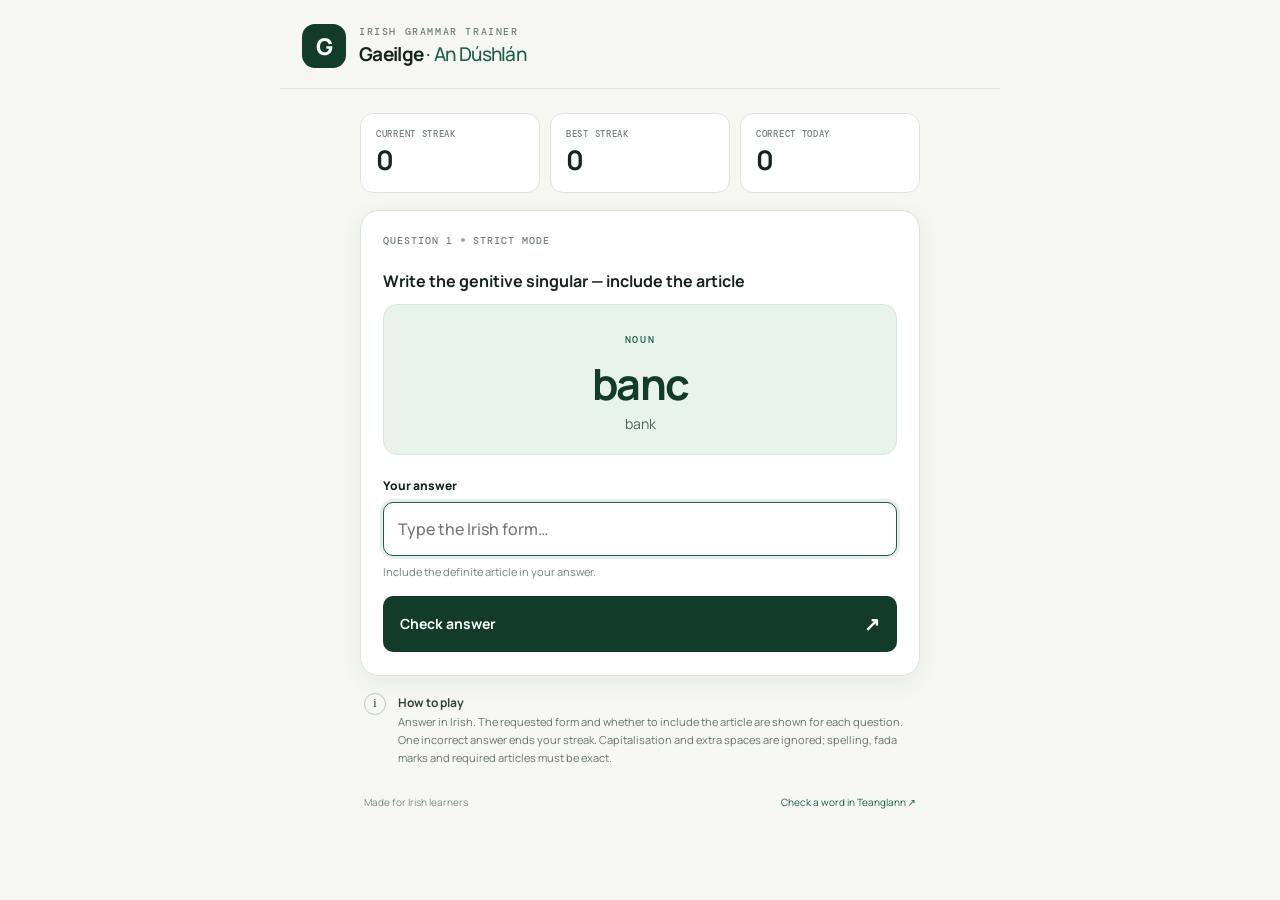
==== index.html @ 5bed8b94 "Add files via upload" ====
<!doctype html>
<html lang="en">
<head>
<meta charset="utf-8">
<meta name="viewport" content="width=device-width, initial-scale=1, viewport-fit=cover">
<meta name="theme-color" content="#123b2a">
<meta name="description" content="Practise Irish noun plurals, genitive singular and genitive plural. Keep your streak alive.">
<link rel="manifest" href="manifest.webmanifest">
<link rel="icon" href="icon.svg" type="image/svg+xml">
<link rel="stylesheet" href="styles.css">
<title>Gaeilge — An Dúshlán</title>
</head>
<body>
<header class="top">
  <div class="brand-mark">G</div>
  <div><div class="eyebrow">IRISH GRAMMAR TRAINER</div><h1>Gaeilge <span>· An Dúshlán</span></h1></div>
  <button id="installBtn" class="install hidden" type="button">Install</button>
</header>
<main>
  <section class="score-row" aria-label="Game scores">
    <div class="score-card"><span class="score-label">CURRENT STREAK</span><strong id="streak">0</strong></div>
    <div class="score-card"><span class="score-label">BEST STREAK</span><strong id="best">0</strong></div>
    <div class="score-card"><span class="score-label">CORRECT TODAY</span><strong id="today">0</strong></div>
  </section>
  <section id="game" class="panel">
    <div class="question-meta"><span id="round">QUESTION 1</span><span class="dot"></span><span>STRICT MODE</span></div>
    <p class="instruction" id="task">Write the plural form</p>
    <div class="word-card">
      <span class="word-kicker">NOUN</span>
      <h2 id="noun">teach</h2>
      <p id="meaning">house</p>
    </div>
    <form id="answerForm" autocomplete="off">
      <label for="answer" id="answerLabel">Your answer</label>
      <input id="answer" name="answer" type="text" autocapitalize="none" spellcheck="false" placeholder="Type the Irish form…" required>
      <p class="hint" id="hint">Include the article only when requested.</p>
      <button class="primary" id="checkBtn" type="submit">Check answer <span>↗</span></button>
    </form>
    <div id="feedback" class="feedback hidden" aria-live="polite"></div>
    <button id="nextBtn" class="primary hidden" type="button">Next noun <span>→</span></button>
    <div id="gameOver" class="game-over hidden">
      <div class="over-icon">✦</div><h2>Streak ended</h2>
      <p id="overText">You got 0 in a row.</p>
      <button id="restartBtn" class="primary" type="button">Try again <span>↻</span></button>
    </div>
  </section>
  <section class="how"><span class="how-icon">i</span><p><strong>How to play</strong><br>Answer in Irish. The requested form and whether to include the article are shown for each question. One incorrect answer ends your streak. Capitalisation and extra spaces are ignored; spelling, fada marks and required articles must be exact.</p></section>
  <footer><span>Made for Irish learners</span><a href="https://www.teanglann.ie/en/" target="_blank" rel="noreferrer">Check a word in Teanglann ↗</a></footer>
</main>
<script src="app.js"></script>
</body>
</html>
---- styles.css ----
@import url('https://fonts.googleapis.com/css2?family=DM+Mono:wght@400;500&family=Manrope:wght@400;500;600;700;800&display=swap');
:root{color-scheme:light;--green:#123b2a;--green2:#1d6042;--mint:#e8f3eb;--paper:#f6f7f2;--ink:#17241d;--muted:#728078;--line:#dce4dc;--red:#a83232;--gold:#c58c2b}
*{box-sizing:border-box}body{margin:0;background:var(--paper);color:var(--ink);font-family:Manrope,system-ui,sans-serif;min-height:100vh}
.top{max-width:720px;margin:auto;padding:24px 22px 20px;display:flex;align-items:center;gap:13px;border-bottom:1px solid var(--line)}.brand-mark{background:var(--green);color:white;border-radius:13px;width:44px;height:44px;display:grid;place-items:center;font-weight:800;font-size:23px}.eyebrow{font:500 10px 'DM Mono',monospace;letter-spacing:1.6px;color:var(--muted)}h1{font-size:19px;letter-spacing:-.7px;margin:3px 0 0}h1 span{font-weight:500;color:var(--green2)}.install{margin-left:auto;border:1px solid var(--line);background:white;border-radius:9px;padding:9px 12px;font-weight:700;color:var(--green)}main{max-width:600px;margin:0 auto;padding:24px 20px 40px}.score-row{display:grid;grid-template-columns:repeat(3,1fr);gap:10px;margin-bottom:17px}.score-card{background:white;border:1px solid var(--line);border-radius:13px;padding:14px 15px}.score-label{display:block;font:500 9px 'DM Mono',monospace;letter-spacing:.7px;color:var(--muted);line-height:1.5}.score-card strong{font-size:27px;display:block;line-height:1.35;letter-spacing:-1px}.panel{background:white;border:1px solid var(--line);border-radius:19px;padding:23px 22px;box-shadow:0 7px 24px #173c2710}.question-meta{display:flex;align-items:center;gap:8px;color:var(--muted);font:500 10px 'DM Mono',monospace;letter-spacing:1px}.dot{width:4px;height:4px;background:#9ca89e;border-radius:50%}.instruction{font-size:16px;font-weight:700;margin:23px 0 12px}.word-card{background:var(--mint);border:1px solid #d6e8da;border-radius:14px;padding:21px 18px;text-align:center}.word-kicker{font:500 10px 'DM Mono',monospace;letter-spacing:1.6px;color:var(--green2)}.word-card h2{font-size:clamp(32px,8vw,43px);letter-spacing:-1.5px;margin:6px 0 1px;color:var(--green)}.word-card p{margin:0;color:#4f6758;font-size:14px}form{margin-top:22px}label{font-size:12px;font-weight:800;display:block;margin-bottom:8px}input{font:500 16px Manrope,sans-serif;width:100%;padding:15px 14px;border:1.5px solid #cbd7cd;border-radius:10px;background:#fff;outline:none;color:var(--ink)}input:focus{border-color:var(--green2);box-shadow:0 0 0 3px #1d60421c}.hint{font-size:11px;color:var(--muted);margin:8px 0 17px}.primary{border:0;border-radius:10px;background:var(--green);color:white;font:700 14px Manrope,sans-serif;padding:15px 17px;width:100%;display:flex;justify-content:space-between;align-items:center;cursor:pointer}.primary:active{transform:scale(.99)}.primary span{font-size:19px}.feedback{margin-top:18px;padding:16px;border-radius:12px;font-size:13px;line-height:1.6}.feedback.correct{background:#eaf6ed;border:1px solid #b9dfc2}.feedback.wrong{background:#fff0ee;border:1px solid #f0c4bd}.feedback strong{display:block;font-size:15px;margin-bottom:4px}.feedback .answer-line{font-size:20px;font-weight:800;color:var(--green);margin:7px 0}.feedback .dict{color:#52645a;border-top:1px solid #cbdccf;padding-top:9px;margin-top:9px}.hidden{display:none!important}.next-gap{margin-top:12px}.game-over{text-align:center;padding:18px 2px 2px}.over-icon{font-size:30px;color:var(--gold)}.game-over h2{margin:5px 0;font-size:24px}.game-over p{color:var(--muted);font-size:14px;margin-bottom:20px}.how{display:flex;gap:12px;margin:17px 4px 0;color:#68756c;font-size:11px;line-height:1.65}.how p{margin:0}.how strong{color:#33443a;font-size:12px}.how-icon{flex:0 0 22px;width:22px;height:22px;border:1px solid #bdc9be;border-radius:50%;display:grid;place-items:center;font:500 12px Georgia;color:var(--green)}footer{display:flex;justify-content:space-between;gap:12px;flex-wrap:wrap;margin:28px 4px 0;font-size:10px;color:#7c8980}footer a{color:var(--green2);text-decoration:none}@media(max-width:420px){.top{padding:18px 16px}.eyebrow{font-size:9px}h1{font-size:17px}main{padding:18px 13px 30px}.panel{padding:19px 16px}.score-card{padding:12px 10px}.score-card strong{font-size:24px}.score-label{font-size:8px}}
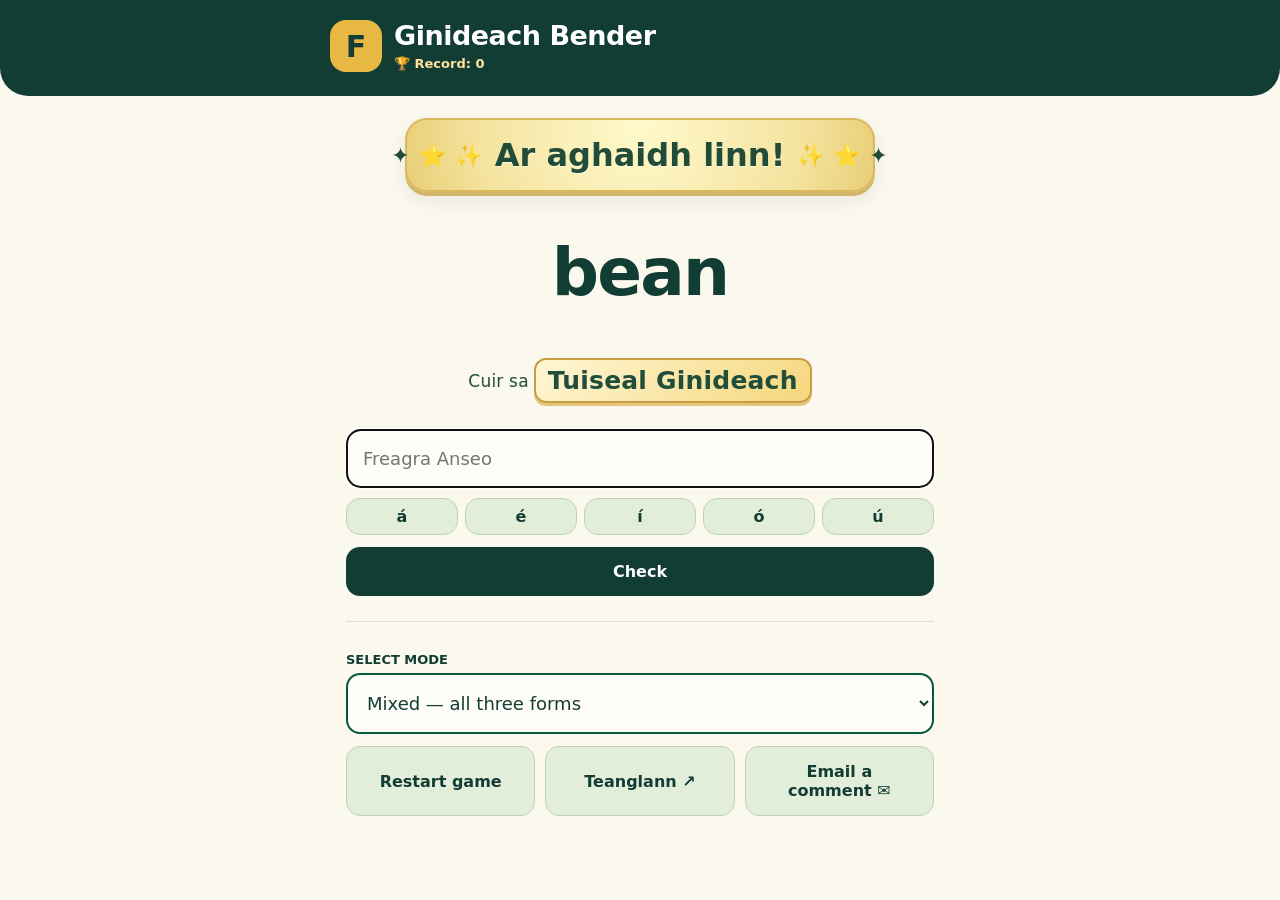
==== commit 4f132d3c: "Add files via upload" ====
--- a/index.html
+++ b/index.html
@@ -1,52 +1,216 @@
 <!doctype html>
-<html lang="en">
-<head>
-<meta charset="utf-8">
-<meta name="viewport" content="width=device-width, initial-scale=1, viewport-fit=cover">
-<meta name="theme-color" content="#123b2a">
-<meta name="description" content="Practise Irish noun plurals, genitive singular and genitive plural. Keep your streak alive.">
-<link rel="manifest" href="manifest.webmanifest">
-<link rel="icon" href="icon.svg" type="image/svg+xml">
-<link rel="stylesheet" href="styles.css">
-<title>Gaeilge — An Dúshlán</title>
-</head>
-<body>
-<header class="top">
-  <div class="brand-mark">G</div>
-  <div><div class="eyebrow">IRISH GRAMMAR TRAINER</div><h1>Gaeilge <span>· An Dúshlán</span></h1></div>
-  <button id="installBtn" class="install hidden" type="button">Install</button>
-</header>
+<html lang="en"><head><meta charset="utf-8"><meta name="viewport" content="width=device-width,initial-scale=1,viewport-fit=cover"><meta name="theme-color" content="#123d35"><meta name="description" content="Focal Fós: Irish genitive and plural practice."><link rel="manifest" href="./manifest.webmanifest"><link rel="icon" href="./icon.svg" type="image/svg+xml"><title>Ginideach Bender</title>
+<style>
+:root{--green:#123d35;--green2:#075840;--cream:#fbf8ed;--sage:#dceccf;--gold:#e8b844;--ink:#123d35;--muted:#61746b;--red:#a52d2d}
+*{box-sizing:border-box}body{margin:0;background:var(--cream);color:var(--ink);font-family:system-ui,-apple-system,"Segoe UI",sans-serif}header{background:var(--green);color:#fff;padding:20px 18px 24px;border-radius:0 0 28px 28px}.brand{display:flex;align-items:center;gap:12px;max-width:620px;margin:auto}.mark{width:52px;height:52px;border-radius:16px;background:var(--gold);color:var(--green);display:grid;place-items:center;font-size:30px;font-weight:900}h1{font-size:27px;margin:0;letter-spacing:-.5px}header p{margin:2px 0 0;color:#d9e9df;font-style:italic;font-size:14px}.stats{display:flex;margin:20px auto 0;max-width:620px;background:#092f28;border-radius:18px;padding:13px 10px}.stat{flex:1;text-align:center}.stat+.stat{border-left:1px solid #45675d}.stat small{display:block;color:#c5dcca;font-size:12px}.stat strong{font-size:29px}main{max-width:620px;margin:auto;padding:22px 16px 40px}.topline{display:flex;justify-content:space-between;align-items:center;color:var(--muted);font-size:13px;font-weight:750}.meter{height:8px;background:#e3e9dc;border-radius:99px;overflow:hidden;margin:12px 0 8px}.meter>div{height:100%;background:#e8b844;width:0;transition:width .25s}.word{text-align:center;padding:34px 0 26px}.word .prompt{margin-bottom:20px}.word h2{font-size:clamp(42px,12vw,66px);margin:0 0 15px;letter-spacing:-1.8px;overflow-wrap:anywhere}.prompt{display:inline-block;background:#d5e8c8;border-radius:999px;padding:10px 20px;font-weight:750;font-size:16px}input,select{width:100%;border:2px solid var(--green2);background:#fffdf8;border-radius:14px;padding:17px 15px;font:inherit;font-size:18px;color:var(--ink)}button{border:0;border-radius:14px;background:var(--green);color:white;padding:15px 17px;font:inherit;font-weight:750;font-size:16px;display:block;width:100%;cursor:pointer;margin-top:12px}button:disabled{opacity:.5}.secondary{background:#e2edda;color:var(--green);border:1px solid #bdd4b1}.row{display:flex;gap:10px}.row>*{flex:1}.card{margin-top:20px;padding:17px;border-radius:18px;background:#e6f0db;border:1px solid #c7dcb8}.card.wrong{background:#fae7e3;border-color:#e8c1b9}.card h3{margin:0 0 5px;font-size:24px}.card p{margin:6px 0;line-height:1.5}.small{font-size:12px;color:var(--muted);line-height:1.5}.translation{background:#fffdf6;border:1px solid #c9d7c4;padding:12px;border-radius:12px;font-weight:750;font-size:19px;margin:14px 0!important}.settings{margin-top:25px;padding-top:18px;border-top:1px solid #d9dfd1}.settings label{display:block;font-size:13px;font-weight:700;margin:12px 0 6px}.footer{font-size:12px;color:var(--muted);margin-top:24px;line-height:1.6}.hidden{display:none!important}a{color:var(--green2);font-weight:700}.accents{display:flex;gap:7px;flex-wrap:wrap;margin-top:10px}.accents button{width:auto;flex:1;min-width:39px;margin:0;padding:8px;background:#e2edda;color:var(--green);border:1px solid #bdd4b1}.end{text-align:center}.end h2{font-size:30px}
+.celebration{position:relative;overflow:hidden;text-align:center;margin-top:22px;padding:20px 12px 16px;border-radius:22px;background:linear-gradient(135deg,#d8f3ca,#f7edb7);border:2px solid #9ec58d;box-shadow:0 8px 25px #123d3517;animation:pop .45s ease-out}.celebration.special{background:radial-gradient(circle at 50% 0%,#fff6be,#f3cc68 60%,#d4a345);border:3px solid #b78627;box-shadow:0 0 0 5px #f7e8b2,0 12px 30px #77531b40}.celebration-art{font-size:54px;line-height:1.3;animation:float 1.7s ease-in-out infinite alternate}.celebration.special .celebration-art{font-size:66px}.celebration h2{font-size:clamp(25px,7vw,38px);margin:7px 0 4px}.celebration p{margin:0;font-weight:650}.celebration.special:before,.celebration.special:after{content:"✦ ✧ ✦ ✧ ✦";position:absolute;top:8px;left:6px;color:#b96b11;letter-spacing:8px}.celebration.special:after{top:auto;bottom:8px;left:auto;right:4px}@keyframes pop{from{opacity:0;transform:scale(.82)}to{opacity:1;transform:scale(1)}}@keyframes float{from{transform:translateY(0) rotate(-4deg)}to{transform:translateY(-7px) rotate(4deg)}}@media(prefers-reduced-motion:reduce){.celebration,.celebration-art{animation:none}} .dictionary-invite{font-size:16px!important;font-weight:500!important} .dictionary-summary{background:#fffdf6;padding:13px;border:1px solid #c9d7c4;border-radius:12px;margin:10px 0;font-size:19px}.dictionary-link{display:block;background:#123d35;color:white;text-align:center;border-radius:12px;padding:14px;margin:13px 0;text-decoration:none}.dictionary-preview{margin:14px 0}.dictionary-preview summary{cursor:pointer;font-weight:700}.dictionary-preview iframe{width:100%;height:430px;border:1px solid #c9d7c4;border-radius:10px;margin-top:12px;background:white}.translation{background:#fff8df;border:1px solid #e7d18a;border-radius:12px;padding:13px 15px;font-size:20px;font-weight:800;color:#123d35;margin:14px 0!important}.corpus-card{background:#e9f1e2;border:1px solid #bcd1b4;border-radius:17px;padding:17px;margin-bottom:20px}.corpus-heading{font-size:11px;letter-spacing:.07em;font-weight:850;color:#456b50}.corpus-card p{font-size:17px;line-height:1.5;margin:12px 0}.corpus-links{display:flex;flex-direction:column;gap:7px}.corpus-links a{font-size:13px}.corpus-card .unverified{font-size:14px;color:#586b5e;font-style:italic}.answer-example{font-size:16px;font-weight:400;line-height:1.6;margin:16px 0 0!important;padding-top:12px;border-top:1px solid #c9d7c4}.celebration{padding:12px 10px!important;margin-top:12px!important}.celebration-art{font-size:30px!important}.celebration h2{font-size:23px!important}
+
+.streak-tracker{display:flex;align-items:center;justify-content:center;gap:12px;min-height:74px;margin:0 auto 8px;padding:13px 14px;max-width:470px;border-radius:22px;background:radial-gradient(circle at 50% 10%,#fff9cb,#f5e4a1 65%,#e9ce77);border:2px solid #d9b95b;box-shadow:0 4px 0 #d4b66b,0 8px 20px #123d3515;color:#214c3a;text-align:center}
+.streak-tracker strong{font-size:clamp(22px,6vw,32px);font-weight:900;white-space:nowrap;text-shadow:0 1px #fff7d9}.streak-stars{font-size:clamp(15px,4vw,22px);white-space:nowrap;letter-spacing:1px}.streak-pop{animation:streak-bounce .45s ease-out}@keyframes streak-bounce{0%{transform:scale(.95)}55%{transform:scale(1.045)}100%{transform:scale(1)}}
+.answer-instruction{display:flex;align-items:center;justify-content:center;gap:10px;width:fit-content;max-width:100%;margin:2px auto 18px;padding:13px 22px;border:2px solid #c99d43;border-radius:18px;background:linear-gradient(135deg,#fff6d5 0%,#f8e5a7 55%,#fff8df 100%);color:#214d3b;font-size:clamp(17px,4.5vw,22px);font-weight:900;letter-spacing:.2px;text-align:center;box-shadow:0 5px 0 #e5c77b,0 8px 18px #1d4c3620;text-shadow:0 1px 0 #fff8dc}
+.answer-instruction .mode-name{display:inline-block;margin-left:5px;padding:6px 12px;border-radius:12px;background:linear-gradient(135deg,#fff6d5,#f5d77c);border:2px solid #c99d43;color:#214d3b;font-size:clamp(19px,5vw,25px);font-weight:900;box-shadow:0 3px 0 #e5c77b}.answer-instruction{border:0;background:none;box-shadow:none;text-shadow:none;padding:4px 0 8px;font-size:17px;font-weight:500;gap:0}
+
+@media(max-width:390px){.streak-tracker{gap:6px;padding:10px 7px}.streak-stars{letter-spacing:-2px}}
+@media(prefers-reduced-motion:reduce){.streak-pop{animation:none}}
+.celebration{background:#fffdf5!important;border:2px solid #343434!important;box-shadow:0 8px 20px #00000019!important;padding:10px!important}
+.celebration.special{box-shadow:0 8px 20px #00000019!important}
+.celebration.special:before,.celebration.special:after{content:none!important}
+.celebration-art{animation:none!important;line-height:1!important;font-size:initial!important}
+.celebration-art{position:relative}.celebration-art #check{position:absolute;left:50%;top:50%;transform:translate(-50%,-50%);z-index:2;width:auto;min-width:135px;padding:14px 28px;border:3px solid #111;border-radius:14px;background:#fff;color:#111;font-weight:900;font-size:20px;box-shadow:5px 5px 0 #111;cursor:pointer}.celebration-art #check:focus-visible{outline:4px solid #e8b844;outline-offset:4px}.celebration-art img{display:block;width:100%;max-width:510px;max-height:370px;object-fit:contain;margin:0 auto;border-radius:8px;filter:grayscale(1)}
+.celebration h2{margin:9px 0 2px!important}
+
+/* The next action stays centred on the illustration and is green. */
+.celebration-art #check{background:#087a48!important;color:#fff!important;border-color:#06482c!important;box-shadow:5px 5px 0 #063c28!important}
+.celebration-art #check:hover{background:#056438!important}
+/* Mask the fixed streak numbers printed in the artwork and show the actual live streak. */
+.comic-frame{position:relative;width:100%;max-width:510px;margin:0 auto}
+.comic-frame img{width:100%}
+.comic-live-count{position:absolute;top:0;left:0;width:51%;height:25%;display:flex;align-items:center;justify-content:center;background:#fff;color:#111;font-size:clamp(17px,5vw,31px);font-weight:1000;font-style:italic;letter-spacing:-.6px;line-height:1.1;transform:rotate(-5deg);transform-origin:top left;box-shadow:2px 3px 0 #111;padding:5px;text-align:center;z-index:1}
+@media(max-width:390px){.comic-live-count{font-size:clamp(15px,5vw,23px)}}
+
+/* Answer state: only dictionary summary and artwork, with centered action button. */
+#quiz.answered .word,#quiz.answered #answerForm{display:none!important}
+#quiz.answered #feedback{margin-top:14px}
+#quiz.answered #feedback .dictionary-summary{margin:0;font-size:19px}
+#quiz.answered #celebration{margin-top:16px}
+#celebration .celebration-art{animation:none!important}
+.comic-frame{position:relative;max-width:510px;margin:auto}
+.comic-frame img{display:block;width:100%;border-radius:13px}
+.comic-action{position:absolute;top:50%;left:50%;transform:translate(-50%,-50%);width:auto;min-width:142px;max-width:70%;margin:0!important;padding:15px 27px;background:#13803b!important;color:#fff!important;border:3px solid #fff;border-radius:16px;box-shadow:0 4px 0 #075626,0 6px 20px #0008;font-size:22px;z-index:4;cursor:pointer}
+.comic-action:focus-visible{outline:4px solid #f8d46c;outline-offset:3px}
+#celebrationText,#celebrationSub{display:none!important}
+.record-badge{display:inline-block;margin-top:5px;font-size:13px;color:#ffe49b;font-weight:800}
+.correction{background:#fff3e9;border-radius:10px;padding:10px;color:#7d2525;font-weight:700}.correction s{text-decoration-thickness:3px}
+.gender-choices{display:grid;grid-template-columns:1fr 1fr;gap:10px}
+.gender-choice{background:#127b39;padding:5px;overflow:hidden;margin:0;border:3px solid #fff;box-shadow:0 3px 9px #0003}
+.gender-choice img{display:block;width:100%;aspect-ratio:1.4;object-fit:cover;border-radius:8px}
+.gender-choice span{display:block;padding:9px 2px;font-size:clamp(12px,3.7vw,17px)}
+#bonus{margin:20px auto;padding:16px;background:#fff0c5;border:2px solid #cda447;border-radius:20px;text-align:center}
+#bonus h2{margin:6px 0 12px}#bonusResult{font-weight:800}
+.milestone-banner{background:#fff1c7;border:2px solid #d3aa44;border-radius:14px;padding:12px;text-align:center;font-weight:900}
+.ending-frame{overflow:hidden}.ending-frame img{aspect-ratio:2.7;object-fit:cover}.ending-button{display:block;margin:14px auto;background:#087e31;color:white;font-weight:900;padding:12px 30px;border-radius:14px}
+#celebrationText{font-size:clamp(21px,5vw,31px);text-align:center}
+</style></head><body>
+<header><div class="brand"><div class="mark">F</div><div><h1>Ginideach Bender</h1><span class="record-badge">🏆 Record: <b id="bestScore">0</b></span></div></div></header>
 <main>
-  <section class="score-row" aria-label="Game scores">
-    <div class="score-card"><span class="score-label">CURRENT STREAK</span><strong id="streak">0</strong></div>
-    <div class="score-card"><span class="score-label">BEST STREAK</span><strong id="best">0</strong></div>
-    <div class="score-card"><span class="score-label">CORRECT TODAY</span><strong id="today">0</strong></div>
-  </section>
-  <section id="game" class="panel">
-    <div class="question-meta"><span id="round">QUESTION 1</span><span class="dot"></span><span>STRICT MODE</span></div>
-    <p class="instruction" id="task">Write the plural form</p>
-    <div class="word-card">
-      <span class="word-kicker">NOUN</span>
-      <h2 id="noun">teach</h2>
-      <p id="meaning">house</p>
-    </div>
-    <form id="answerForm" autocomplete="off">
-      <label for="answer" id="answerLabel">Your answer</label>
-      <input id="answer" name="answer" type="text" autocapitalize="none" spellcheck="false" placeholder="Type the Irish form…" required>
-      <p class="hint" id="hint">Include the article only when requested.</p>
-      <button class="primary" id="checkBtn" type="submit">Check answer <span>↗</span></button>
-    </form>
-    <div id="feedback" class="feedback hidden" aria-live="polite"></div>
-    <button id="nextBtn" class="primary hidden" type="button">Next noun <span>→</span></button>
-    <div id="gameOver" class="game-over hidden">
-      <div class="over-icon">✦</div><h2>Streak ended</h2>
-      <p id="overText">You got 0 in a row.</p>
-      <button id="restartBtn" class="primary" type="button">Try again <span>↻</span></button>
-    </div>
-  </section>
-  <section class="how"><span class="how-icon">i</span><p><strong>How to play</strong><br>Answer in Irish. The requested form and whether to include the article are shown for each question. One incorrect answer ends your streak. Capitalisation and extra spaces are ignored; spelling, fada marks and required articles must be exact.</p></section>
-  <footer><span>Made for Irish learners</span><a href="https://www.teanglann.ie/en/" target="_blank" rel="noreferrer">Check a word in Teanglann ↗</a></footer>
+<div id="streakTracker" class="streak-tracker" aria-live="polite"><span class="streak-stars" aria-hidden="true">✦ ⭐ ✨</span><strong id="streakCount">Ar aghaidh linn!</strong><span class="streak-stars" aria-hidden="true">✨ ⭐ ✦</span></div>
+<section id="bonus" class="hidden" aria-live="polite"><h2>Ceist bhreise · Bonus question</h2><p>Is the noun masculine or feminine?</p><h2 id="bonusWord"></h2><div class="gender-choices"><button type="button" class="gender-choice" data-gender="m"><img src="./bonus_man.webp" alt="Man telling a story in the pub"><span>Firinscneach</span></button><button type="button" class="gender-choice" data-gender="f"><img src="./bonus_women.webp" alt="Two women chatting at the bar"><span>Baininscneach</span></button></div><p id="bonusResult"></p><button id="bonusContinue" class="hidden" type="button">Continue</button></section><section id="celebration" class="celebration hidden" role="status" aria-live="polite"><div id="celebrationArt" class="celebration-art"></div><h2 id="celebrationText"></h2><p id="celebrationSub"></p></section><section id="quiz"><div class="word"><h2 id="lemma"></h2></div>
+
+<form id="answerForm"><label class="answer-instruction" id="answerInstruction" for="answer">Cuir sa <span class="mode-name">Tuiseal Ginideach</span></label><input id="answer" autocomplete="off" autocapitalize="none" spellcheck="false" placeholder="Freagra Anseo" aria-label="Your Irish answer" required><div class="accents" aria-label="Irish accented letters"><button type="button" data-accent="á">á</button><button type="button" data-accent="é">é</button><button type="button" data-accent="í">í</button><button type="button" data-accent="ó">ó</button><button type="button" data-accent="ú">ú</button></div><button id="check" type="submit">Check</button></form><section id="feedback" class="card hidden" aria-live="polite"></section></section>
+
+<div class="settings"><label for="mode">SELECT MODE</label><select id="mode"><option value="mixed">Mixed — all three forms</option><option value="gen">Genitive singular only</option><option value="pl">Plural only</option><option value="gpl">Genitive plural only</option></select><div class="row"><button id="restart" class="secondary" type="button">Restart game</button><button id="dictionary" class="secondary" type="button">Teanglann ↗</button><button id="report" class="secondary" type="button">Email a comment ✉</button></div></div>
 </main>
-<script src="app.js"></script>
-</body>
-</html>+<script>
+const words=[{"w":"am","gen":["ama"],"pl":["amanna"],"url":"https://www.teanglann.ie/en/fgb/am","en":"time","source":"Google Translate (original English list)","gender":"m","gpl":["amanna"]},{"w":"bealach","gen":["bealaigh"],"pl":["bealaí"],"url":"https://www.teanglann.ie/en/fgb/bealach","en":"way","source":"Google Translate (original English list)","gender":"m","gpl":["bealaí"]},{"w":"saol","gen":["saoil"],"pl":["saolta"],"url":"https://www.teanglann.ie/en/fgb/saol","en":"life","source":"Google Translate (original English list)","gender":"m","gpl":["saolta"]},{"w":"domhan","gen":["domhain"],"pl":["domhain"],"url":"https://www.teanglann.ie/en/fgb/domhan","en":"world","source":"Google Translate (original English list)","gender":"m","gpl":["domhan"]},{"w":"fear","gen":["fir"],"pl":["fir"],"url":"https://www.teanglann.ie/en/fgb/fear","en":"man","source":"Google Translate (original English list)","gender":"m","gpl":["fear"]},{"w":"stát","gen":["stáit"],"pl":["stáit"],"url":"https://www.teanglann.ie/en/fgb/stát","en":"state","source":"Google Translate (original English list)","gender":"m","gpl":["stát"]},{"w":"obair","gen":["oibre"],"pl":["oibreacha"],"url":"https://www.teanglann.ie/en/fgb/obair","en":"work","source":"Google Translate (original English list)","gender":"f","gpl":["oibreacha"]},{"w":"córas","gen":["córais"],"pl":["córais"],"url":"https://www.teanglann.ie/en/fgb/córas","en":"system","source":"Google Translate (original English list)","gender":"m","gpl":["córas"]},{"w":"cuid","gen":["coda"],"pl":["codanna"],"url":"https://www.teanglann.ie/en/fgb/cuid","en":"part","source":"Google Translate (original English list)","gender":"f","gpl":["codanna"]},{"w":"uimhir","gen":["uimhreach"],"pl":["uimhreacha"],"url":"https://www.teanglann.ie/en/fgb/uimhir","en":"number","source":"Google Translate (original English list)","gender":"f","gpl":["uimhreacha"]},{"w":"rialtas","gen":["rialtais"],"pl":["rialtais"],"url":"https://www.teanglann.ie/en/fgb/rialtas","en":"government","source":"Google Translate (original English list)","gender":"m","gpl":["rialtas"]},{"w":"sampla","gen":["sampla"],"pl":["samplaí"],"url":"https://www.teanglann.ie/en/fgb/sampla","en":"example","source":"Google Translate (original English list)","gender":"m","gpl":["samplaí"]},{"w":"cumhacht","gen":["cumhachta"],"pl":["cumhachtaí"],"url":"https://www.teanglann.ie/en/fgb/cumhacht","en":"power","source":"Google Translate (original English list)","gender":"f","gpl":["cumhachtaí"]},{"w":"faisnéis","gen":["faisnéise"],"pl":["faisnéisí"],"url":"https://www.teanglann.ie/en/fgb/faisnéis","en":"information","source":"Google Translate (original English list)","gender":"f","gpl":["faisnéisí"]},{"w":"forbairt","gen":["forbartha"],"pl":["forbairtí"],"url":"https://www.teanglann.ie/en/fgb/forbairt","en":"development","source":"Google Translate (original English list)","gender":"f","gpl":["forbairtí"]},{"w":"ordú","gen":["ordaithe"],"pl":["orduithe"],"url":"https://www.teanglann.ie/en/fgb/ordú","en":"order","source":"Google Translate (original English list)","gender":"m","gpl":["orduithe"]},{"w":"grúpa","gen":["grúpa"],"pl":["grúpaí"],"url":"https://www.teanglann.ie/en/fgb/grúpa","en":"group","source":"Google Translate (original English list)","gender":"m","gpl":["grúpaí"]},{"w":"áit","gen":["áite"],"pl":["áiteanna"],"url":"https://www.teanglann.ie/en/fgb/áit","en":"place","source":"Google Translate (original English list)","gender":"f","gpl":["áiteanna"]},{"w":"úsáid","gen":["úsáide"],"pl":["úsáidí"],"url":"https://www.teanglann.ie/en/fgb/úsáid","en":"use","source":"Google Translate (original English list)","gender":"f","gpl":["úsáidí"]},{"w":"dlí","gen":["dlí"],"pl":["dlíthe"],"url":"https://www.teanglann.ie/en/fgb/dlí","en":"law","source":"Google Translate (original English list)","gender":"m","gpl":["dlíthe"]},{"w":"dia","gen":["dé"],"pl":["déithe"],"url":"https://www.teanglann.ie/en/fgb/dia","en":"god","source":"Google Translate (original English list)","gender":"m","gpl":["déithe"]},{"w":"uisce","gen":["uisce"],"pl":["uiscí"],"url":"https://www.teanglann.ie/en/fgb/uisce","en":"water","source":"Google Translate (original English list)","gender":"m","gpl":["uiscí"]},{"w":"ollscoil","gen":["ollscoile"],"pl":["ollscoileanna"],"url":"https://www.teanglann.ie/en/fgb/ollscoil","en":"university","source":"Google Translate (original English list)","gender":"f","gpl":["ollscoileanna"]},{"w":"cogadh","gen":["cogaidh"],"pl":["cogaí"],"url":"https://www.teanglann.ie/en/fgb/cogadh","en":"war","source":"Google Translate (original English list)","gender":"m","gpl":["cogaí"]},{"w":"pointe","gen":["pointe"],"pl":["pointí"],"url":"https://www.teanglann.ie/en/fgb/pointe","en":"point","source":"Google Translate (original English list)","gender":"m","gpl":["pointí"]},{"w":"bliain","gen":["bliana"],"pl":["blianta"],"url":"https://www.teanglann.ie/en/fgb/bliain","en":"year","source":"Google Translate (original English list)","gender":"f","gpl":["blianta"]},{"w":"figiúr","gen":["figiúir"],"pl":["figiúirí"],"url":"https://www.teanglann.ie/en/fgb/figiúr","en":"figure","source":"Google Translate (original English list)","gender":"m","gpl":["figiúirí"]},{"w":"próiseas","gen":["próisis"],"pl":["próisis"],"url":"https://www.teanglann.ie/en/fgb/próiseas","en":"process","source":"Google Translate (original English list)","gender":"m","gpl":["próiseas"]},{"w":"fíric","gen":["fírice"],"pl":["fíricí"],"url":"https://www.teanglann.ie/en/fgb/fíric","en":"fact","source":"Google Translate (original English list)","gender":"f","gpl":["fíricí"]},{"w":"teaghlach","gen":["teaghlaigh"],"pl":["teaghlaigh"],"url":"https://www.teanglann.ie/en/fgb/teaghlach","en":"family","source":"Google Translate (original English list)","gender":"m","gpl":["teaghlach"]},{"w":"scoil","gen":["scoile"],"pl":["scoileanna"],"url":"https://www.teanglann.ie/en/fgb/scoil","en":"school","source":"Google Translate (original English list)","gender":"f","gpl":["scoileanna"]},{"w":"foirm","gen":["foirme"],"pl":["foirmeacha"],"url":"https://www.teanglann.ie/en/fgb/foirm","en":"form","source":"Google Translate (original English list)","gender":"f","gpl":["foirmeacha"]},{"w":"teach","gen":["tí"],"pl":["tithe"],"url":"https://www.teanglann.ie/en/fgb/teach","en":"house","source":"Google Translate (original English list)","gender":"m","gpl":["tithe"]},{"w":"deireadh","gen":["deiridh"],"pl":["deirí"],"url":"https://www.teanglann.ie/en/fgb/deireadh","en":"end","source":"Google Translate (original English list)","gender":"m","gpl":["deirí"]},{"w":"caibidil","gen":["caibidle"],"pl":["caibidlí"],"url":"https://www.teanglann.ie/en/fgb/caibidil","en":"chapter","source":"Google Translate (original English list)","gender":"f","gpl":["caibidlí"]},{"w":"stair","gen":["staire"],"pl":["startha"],"url":"https://www.teanglann.ie/en/fgb/stair","en":"history","source":"Google Translate (original English list)","gender":"f","gpl":["startha"]},{"w":"baile","gen":["baile"],"pl":["bailte"],"url":"https://www.teanglann.ie/en/fgb/baile","en":"home","source":"Google Translate (original English list)","gender":"m","gpl":["bailte"]},{"w":"tábla","gen":["tábla"],"pl":["táblaí"],"url":"https://www.teanglann.ie/en/fgb/tábla","en":"table","source":"Google Translate (original English list)","gender":"m","gpl":["táblaí"]},{"w":"lámh","gen":["láimhe"],"pl":["lámha"],"url":"https://www.teanglann.ie/en/fgb/lámh","en":"hand","source":"Google Translate (original English list)","gender":"f","gpl":["lámh"]},{"w":"luach","gen":["luacha"],"pl":["luachanna"],"url":"https://www.teanglann.ie/en/fgb/luach","en":"value","source":"Google Translate (original English list)","gender":"m","gpl":["luachanna"]},{"w":"cúrsa","gen":["cúrsa"],"pl":["cúrsaí"],"url":"https://www.teanglann.ie/en/fgb/cúrsa","en":"course","source":"Google Translate (original English list)","gender":"m","gpl":["cúrsaí"]},{"w":"limistéar","gen":["limistéir"],"pl":["limistéir"],"url":"https://www.teanglann.ie/en/fgb/limistéar","en":"area","source":"Google Translate (original English list)","gender":"m","gpl":["limistéar"]},{"w":"leabhar","gen":["leabhair"],"pl":["leabhair"],"url":"https://www.teanglann.ie/en/fgb/leabhar","en":"book","source":"Google Translate (original English list)","gender":"m","gpl":["leabhar"]},{"w":"tréimhse","gen":["tréimhse"],"pl":["tréimhsí"],"url":"https://www.teanglann.ie/en/fgb/tréimhse","en":"period","source":"Google Translate (original English list)","gender":"f","gpl":["tréimhsí"]},{"w":"sochaí","gen":["sochaí"],"pl":["sochaithe"],"url":"https://www.teanglann.ie/en/fgb/sochaí","en":"society","source":"Google Translate (original English list)","gender":"f","gpl":["sochaithe"]},{"w":"tír","gen":["tíre"],"pl":["tíortha"],"url":"https://www.teanglann.ie/en/fgb/tír","en":"country","source":"Google Translate (original English list)","gender":"f","gpl":["tíortha"]},{"w":"fadhb","gen":["faidhbe"],"pl":["fadhbanna"],"url":"https://www.teanglann.ie/en/fgb/fadhb","en":"problem","source":"Google Translate (original English list)","gender":"f","gpl":["fadhbanna"]},{"w":"nádúr","gen":["nádúir"],"pl":["nádúir"],"url":"https://www.teanglann.ie/en/fgb/nádúr","en":"nature","source":"Google Translate (original English list)","gender":"m","gpl":["nádúr"]},{"w":"leibhéal","gen":["leibhéil"],"pl":["leibhéil"],"url":"https://www.teanglann.ie/en/fgb/leibhéal","en":"level","source":"Google Translate (original English list)","gender":"m","gpl":["leibhéal"]},{"w":"duine","gen":["duine"],"pl":["daoine"],"url":"https://www.teanglann.ie/en/fgb/duine","en":"person","source":"Google Translate (original English list)","gender":"m","gpl":["daoine"]},{"w":"corp","gen":["coirp"],"pl":["coirp"],"url":"https://www.teanglann.ie/en/fgb/corp","en":"body","source":"Google Translate (original English list)","gender":"m","gpl":["corp"]},{"w":"gnó","gen":["gnó"],"pl":["gnóthaí"],"url":"https://www.teanglann.ie/en/fgb/gnó","en":"business","source":"Google Translate (original English list)","gender":"m","gpl":["gnóthaí"]},{"w":"cuideachta","gen":["cuideachta"],"pl":["cuideachtaí"],"url":"https://www.teanglann.ie/en/fgb/cuideachta","en":"company","source":"Google Translate (original English list)","gender":"f","gpl":["cuideachtaí"]},{"w":"cathair","gen":["cathrach"],"pl":["cathracha"],"url":"https://www.teanglann.ie/en/fgb/cathair","en":"city","source":"Google Translate (original English list)","gender":"f","gpl":["cathracha"]},{"w":"cúirt","gen":["cúirte"],"pl":["cúirteanna"],"url":"https://www.teanglann.ie/en/fgb/cúirt","en":"court","source":"Google Translate (original English list)","gender":"f","gpl":["cúirteanna"]},{"w":"polasaí","gen":["polasaí"],"pl":["polasaithe"],"url":"https://www.teanglann.ie/en/fgb/polasaí","en":"policy","source":"Google Translate (original English list)","gender":"m","gpl":["polasaithe"]},{"w":"alt","gen":["ailt"],"pl":["ailt"],"url":"https://www.teanglann.ie/en/fgb/alt","en":"section","source":"Google Translate (original English list)","gender":"m","gpl":["alt"]},{"w":"ainm","gen":["ainm"],"pl":["ainmneacha"],"url":"https://www.teanglann.ie/en/fgb/ainm","en":"name","source":"Google Translate (original English list)","gender":"m","gpl":["ainmneacha"]},{"w":"leanbh","gen":["linbh"],"pl":["leanaí"],"url":"https://www.teanglann.ie/en/fgb/leanbh","en":"child","source":"Google Translate (original English list)","gender":"m","gpl":["leanaí"]},{"w":"seirbhís","gen":["seirbhíse"],"pl":["seirbhísí"],"url":"https://www.teanglann.ie/en/fgb/seirbhís","en":"service","source":"Google Translate (original English list)","gender":"f","gpl":["seirbhísí"]},{"w":"taobh","gen":["taoibh"],"pl":["taobhanna"],"url":"https://www.teanglann.ie/en/fgb/taobh","en":"side","source":"Google Translate (original English list)","gender":"m","gpl":["taobhanna"]},{"w":"gníomh","gen":["gnímh"],"pl":["gníomhartha"],"url":"https://www.teanglann.ie/en/fgb/gníomh","en":"action","source":"Google Translate (original English list)","gender":"m","gpl":["gníomhartha"]},{"w":"líne","gen":["líne"],"pl":["línte"],"url":"https://www.teanglann.ie/en/fgb/líne","en":"line","source":"Google Translate (original English list)","gender":"f","gpl":["línte"]},{"w":"ráta","gen":["ráta"],"pl":["rátaí"],"url":"https://www.teanglann.ie/en/fgb/ráta","en":"rate","source":"Google Translate (original English list)","gender":"m","gpl":["rátaí"]},{"w":"ceann","gen":["cinn"],"pl":["cinn"],"url":"https://www.teanglann.ie/en/fgb/ceann","en":"head","source":"Google Translate (original English list)","gender":"m","gpl":["ceann"]},{"w":"ceist","gen":["ceiste"],"pl":["ceisteanna"],"url":"https://www.teanglann.ie/en/fgb/ceist","en":"question","source":"Google Translate (original English list)","gender":"f","gpl":["ceisteanna"]},{"w":"talamh","gen":["talaimh","talún"],"pl":["tailte"],"url":"https://www.teanglann.ie/en/fgb/talamh","en":"land","source":"Google Translate (original English list)","gender":"m","gpl":["tailte"]},{"w":"aois","gen":["aoise"],"pl":["aoiseanna"],"url":"https://www.teanglann.ie/en/fgb/aois","en":"age","source":"Google Translate (original English list)","gender":"f","gpl":["aoiseanna"]},{"w":"cóisir","gen":["cóisire"],"pl":["cóisirí"],"url":"https://www.teanglann.ie/en/fgb/cóisir","en":"party","source":"Google Translate (original English list)","gender":"f","gpl":["cóisirí"]},{"w":"radharc","gen":["radhairc"],"pl":["radhairc"],"url":"https://www.teanglann.ie/en/fgb/radharc","en":"view","source":"Google Translate (original English list)","gender":"m","gpl":["radharc"]},{"w":"ciall","gen":["céille"],"pl":["cialla"],"url":"https://www.teanglann.ie/en/fgb/ciall","en":"sense","source":"Google Translate (original English list)","gender":"f","gpl":["ciall"]},{"w":"cineál","gen":["cineáil"],"pl":["cineálacha"],"url":"https://www.teanglann.ie/en/fgb/cineál","en":"type","source":"Google Translate (original English list)","gender":"m","gpl":["cineálacha"]},{"w":"bás","gen":["báis"],"pl":["básanna"],"url":"https://www.teanglann.ie/en/fgb/bás","en":"death","source":"Google Translate (original English list)","gender":"m","gpl":["básanna"]},{"w":"pobal","gen":["pobail"],"pl":["pobail"],"url":"https://www.teanglann.ie/en/fgb/pobal","en":"community","source":"Google Translate (original English list)","gender":"m","gpl":["pobal"]},{"w":"sláinte","gen":["sláinte"],"pl":["sláintí"],"url":"https://www.teanglann.ie/en/fgb/sláinte","en":"health","source":"Google Translate (original English list)","gender":"f","gpl":["sláintí"]},{"w":"teanga","gen":["teanga"],"pl":["teangacha"],"url":"https://www.teanglann.ie/en/fgb/teanga","en":"language","source":"Google Translate (original English list)","gender":"f","gpl":["teangacha"]},{"w":"samhail","gen":["samhla"],"pl":["samhlacha"],"url":"https://www.teanglann.ie/en/fgb/samhail","en":"model","source":"Google Translate (original English list)","gender":"f","gpl":["samhlacha"]},{"w":"athrú","gen":["athraithe"],"pl":["athruithe"],"url":"https://www.teanglann.ie/en/fgb/athrú","en":"change","source":"Google Translate (original English list)","gender":"m","gpl":["athruithe"]},{"w":"máthair","gen":["máthar"],"pl":["máithreacha"],"url":"https://www.teanglann.ie/en/fgb/máthair","en":"mother","source":"Google Translate (original English list)","gender":"f","gpl":["máithreacha"]},{"w":"eaglais","gen":["eaglaise"],"pl":["eaglaisí"],"url":"https://www.teanglann.ie/en/fgb/eaglais","en":"church","source":"Google Translate (original English list)","gender":"f","gpl":["eaglaisí"]},{"w":"réimse","gen":["réimse"],"pl":["réimsí"],"url":"https://www.teanglann.ie/en/fgb/réimse","en":"field","source":"Google Translate (original English list)","gender":"m","gpl":["réimsí"]},{"w":"clár","gen":["cláir"],"pl":["cláir"],"url":"https://www.teanglann.ie/en/fgb/clár","en":"program","source":"Google Translate (original English list)","gender":"m","gpl":["clár"]},{"w":"ról","gen":["róil"],"pl":["róil"],"url":"https://www.teanglann.ie/en/fgb/ról","en":"role","source":"Google Translate (original English list)","gender":"m","gpl":["ról"]},{"w":"rang","gen":["ranga"],"pl":["ranganna"],"url":"https://www.teanglann.ie/en/fgb/rang","en":"class","source":"Google Translate (original English list)","gender":"m","gpl":["ranganna"]},{"w":"seomra","gen":["seomra"],"pl":["seomraí"],"url":"https://www.teanglann.ie/en/fgb/seomra","en":"room","source":"Google Translate (original English list)","gender":"m","gpl":["seomraí"]},{"w":"bean","gen":["mná"],"pl":["mná"],"url":"https://www.teanglann.ie/en/fgb/bean","en":"woman","source":"Google Translate (original English list)","gender":"f","gpl":["ban"]},{"w":"intinn","gen":["intinne"],"pl":["intinní"],"url":"https://www.teanglann.ie/en/fgb/intinn","en":"mind","source":"Google Translate (original English list)","gender":"f","gpl":["intinní"]},{"w":"struchtúr","gen":["struchtúir"],"pl":["struchtúir"],"url":"https://www.teanglann.ie/en/fgb/struchtúr","en":"structure","source":"Google Translate (original English list)","gender":"m","gpl":["struchtúr"]},{"w":"toradh","gen":["toraidh"],"pl":["torthaí"],"url":"https://www.teanglann.ie/en/fgb/toradh","en":"result","source":"Google Translate (original English list)","gender":"m","gpl":["torthaí"]},{"w":"ábhar","gen":["ábhair"],"pl":["ábhair"],"url":"https://www.teanglann.ie/en/fgb/ábhar","en":"matter","source":"Google Translate (original English list)","gender":"m","gpl":["ábhar"]},{"w":"fianaise","gen":["fianaise"],"pl":["fianaisí"],"url":"https://www.teanglann.ie/en/fgb/fianaise","en":"evidence","source":"Google Translate (original English list)","gender":"f","gpl":["fianaisí"]},{"w":"feidhm","gen":["feidhme"],"pl":["feidhmeanna"],"url":"https://www.teanglann.ie/en/fgb/feidhm","en":"function","source":"Google Translate (original English list)","gender":"f","gpl":["feidhmeanna"]},{"w":"focal","gen":["focail"],"pl":["focail"],"url":"https://www.teanglann.ie/en/fgb/focal","en":"word","source":"Google Translate (original English list)","gender":"m","gpl":["focal"]},{"w":"fás","gen":["fáis"],"pl":["fáis"],"url":"https://www.teanglann.ie/en/fgb/fás","en":"growth","source":"Google Translate (original English list)","gender":"m","gpl":["fás"]},{"w":"oifig","gen":["oifige"],"pl":["oifigí"],"url":"https://www.teanglann.ie/en/fgb/oifig","en":"office","source":"Google Translate (original English list)","gender":"f","gpl":["oifigí"]},{"w":"margadh","gen":["margaidh"],"pl":["margaí"],"url":"https://www.teanglann.ie/en/fgb/margadh","en":"market","source":"Google Translate (original English list)","gender":"m","gpl":["margaí"]},{"w":"modh","gen":["modha"],"pl":["modhanna"],"url":"https://www.teanglann.ie/en/fgb/modh","en":"method","source":"Google Translate (original English list)","gender":"m","gpl":["modhanna"]},{"w":"céatadán","gen":["céatadáin"],"pl":["céatadáin"],"url":"https://www.teanglann.ie/en/fgb/céatadán","en":"percent","source":"Google Translate (original English list)","gender":"m","gpl":["céatadán"]},{"w":"ealaín","gen":["ealaíne"],"pl":["ealaíona"],"url":"https://www.teanglann.ie/en/fgb/ealaín","en":"art","source":"Google Translate (original English list)","gender":"f","gpl":["ealaíon"]},{"w":"oíche","gen":["oíche"],"pl":["oícheanta"],"url":"https://www.teanglann.ie/en/fgb/oíche","en":"night","source":"Google Translate (original English list)","gender":"f","gpl":["oícheanta"]},{"w":"cúis","gen":["cúise"],"pl":["cúiseanna"],"url":"https://www.teanglann.ie/en/fgb/cúis","en":"reason","source":"Google Translate (original English list)","gender":"f","gpl":["cúiseanna"]},{"w":"daonra","gen":["daonra"],"pl":["daonraí"],"url":"https://www.teanglann.ie/en/fgb/daonra","en":"population","source":"Google Translate (original English list)","gender":"m","gpl":["daonraí"]},{"w":"cóireáil","gen":["cóireála"],"pl":["cóireálacha"],"url":"https://www.teanglann.ie/en/fgb/cóireáil","en":"treatment","source":"Google Translate (original English list)","gender":"f","gpl":["cóireálacha"]},{"w":"rud","gen":["ruda"],"pl":["rudaí"],"url":"https://www.teanglann.ie/en/fgb/rud","en":"thing","source":"Google Translate (original English list)","gender":"m","gpl":["rudaí"]},{"w":"fórsa","gen":["fórsa"],"pl":["fórsaí"],"url":"https://www.teanglann.ie/en/fgb/fórsa","en":"force","source":"Google Translate (original English list)","gender":"m","gpl":["fórsaí"]},{"w":"eolaíocht","gen":["eolaíochta"],"pl":["eolaíochtaí"],"url":"https://www.teanglann.ie/en/fgb/eolaíocht","en":"science","source":"Google Translate (original English list)","gender":"f","gpl":["eolaíochtaí"]},{"w":"bia","gen":["bia"],"pl":["bianna"],"url":"https://www.teanglann.ie/en/fgb/bia","en":"food","source":"Google Translate (original English list)","gender":"m","gpl":["bianna"]},{"w":"staid","gen":["staide"],"pl":["staideanna"],"url":"https://www.teanglann.ie/en/fgb/staid","en":"situation","source":"Google Translate (original English list)","gender":"f","gpl":["staideanna"]},{"w":"cúram","gen":["cúraim"],"pl":["cúraimí"],"url":"https://www.teanglann.ie/en/fgb/cúram","en":"care","source":"Google Translate (original English list)","gender":"m","gpl":["cúraimí"]},{"w":"tacaíocht","gen":["tacaíochta"],"pl":["tacaíochtaí"],"url":"https://www.teanglann.ie/en/fgb/tacaíocht","en":"support","source":"Google Translate (original English list)","gender":"f","gpl":["tacaíochtaí"]},{"w":"gníomhaíocht","gen":["gníomhaíochta"],"pl":["gníomhaíochtaí"],"url":"https://www.teanglann.ie/en/fgb/gníomhaíocht","en":"activity","source":"Google Translate (original English list)","gender":"f","gpl":["gníomhaíochtaí"]},{"w":"aghaidh","gen":["aghaidhe"],"pl":["aghaidheanna"],"url":"https://www.teanglann.ie/en/fgb/aghaidh","en":"face","source":"Google Translate (original English list)","gender":"f","gpl":["aghaidheanna"]},{"w":"ábhar","gen":["ábhair"],"pl":["ábhair"],"url":"https://www.teanglann.ie/en/fgb/ábhar","en":"material","source":"Google Translate (original English list)","gender":"m","gpl":["ábhar"]},{"w":"smaoineamh","gen":["smaoinimh"],"pl":["smaointe"],"url":"https://www.teanglann.ie/en/fgb/smaoineamh","en":"idea","source":"Google Translate (original English list)","gender":"m","gpl":["smaointe"]},{"w":"gluaiseacht","gen":["gluaiseachta"],"pl":["gluaiseachtaí"],"url":"https://www.teanglann.ie/en/fgb/gluaiseacht","en":"movement","source":"Google Translate (original English list)","gender":"f","gpl":["gluaiseachtaí"]},{"w":"uachtarán","gen":["uachtaráin"],"pl":["uachtaráin"],"url":"https://www.teanglann.ie/en/fgb/uachtarán","en":"president","source":"Google Translate (original English list)","gender":"m","gpl":["uachtarán"]},{"w":"foinse","gen":["foinse"],"pl":["foinsí"],"url":"https://www.teanglann.ie/en/fgb/foinse","en":"source","source":"Google Translate (original English list)","gender":"f","gpl":["foinsí"]},{"w":"bunús","gen":["bunúis"],"pl":["bunúis"],"url":"https://www.teanglann.ie/en/fgb/bunús","en":"basis","source":"Google Translate (original English list)","gender":"m","gpl":["bunús"]},{"w":"dromchla","gen":["dromchla"],"pl":["dromchlaí"],"url":"https://www.teanglann.ie/en/fgb/dromchla","en":"surface","source":"Google Translate (original English list)","gender":"m","gpl":["dromchlaí"]},{"w":"páipéar","gen":["páipéir"],"pl":["páipéir"],"url":"https://www.teanglann.ie/en/fgb/páipéar","en":"paper","source":"Google Translate (original English list)","gender":"m","gpl":["páipéar"]},{"w":"croí","gen":["croí"],"pl":["croíthe"],"url":"https://www.teanglann.ie/en/fgb/croí","en":"heart","source":"Google Translate (original English list)","gender":"m","gpl":["croíthe"]},{"w":"cultúr","gen":["cultúir"],"pl":["cultúir"],"url":"https://www.teanglann.ie/en/fgb/cultúr","en":"culture","source":"Google Translate (original English list)","gender":"m","gpl":["cultúr"]},{"w":"spás","gen":["spáis"],"pl":["spásanna"],"url":"https://www.teanglann.ie/en/fgb/spás","en":"space","source":"Google Translate (original English list)","gender":"m","gpl":["spásanna"]},{"w":"solas","gen":["solais"],"pl":["soilse"],"url":"https://www.teanglann.ie/en/fgb/solas","en":"light","source":"Google Translate (original English list)","gender":"m","gpl":["soilse"]},{"w":"scéal","gen":["scéil"],"pl":["scéalta"],"url":"https://www.teanglann.ie/en/fgb/scéal","en":"story","source":"Google Translate (original English list)","gender":"m","gpl":["scéalta"]},{"w":"maoin","gen":["maoine"],"pl":["maoine"],"url":"https://www.teanglann.ie/en/fgb/maoin","en":"property","source":"Google Translate (original English list)","gender":"f","gpl":["maoine"]},{"w":"eagraíocht","gen":["eagraíochta"],"pl":["eagraíochtaí"],"url":"https://www.teanglann.ie/en/fgb/eagraíocht","en":"organization","source":"Google Translate (original English list)","gender":"f","gpl":["eagraíochtaí"]},{"w":"tuairisc","gen":["tuairisce"],"pl":["tuairiscí"],"url":"https://www.teanglann.ie/en/fgb/tuairisc","en":"report","source":"Google Translate (original English list)","gender":"f","gpl":["tuairiscí"]},{"w":"aontas","gen":["aontais"],"pl":["aontais"],"url":"https://www.teanglann.ie/en/fgb/aontas","en":"union","source":"Google Translate (original English list)","gender":"m","gpl":["aontas"]},{"w":"roinn","gen":["roinne"],"pl":["ranna"],"url":"https://www.teanglann.ie/en/fgb/roinn","en":"department","source":"Google Translate (original English list)","gender":"f","gpl":["ranna"]},{"w":"plean","gen":["plean"],"pl":["pleananna"],"url":"https://www.teanglann.ie/en/fgb/plean","en":"plan","source":"Google Translate (original English list)","gender":"m","gpl":["pleananna"]},{"w":"príomhchathair","gen":["príomhchathrach"],"pl":["príomhchathracha"],"url":"https://www.teanglann.ie/en/fgb/príomhchathair","en":"capital","source":"Google Translate (original English list)","gender":"f","gpl":["príomhchathracha"]},{"w":"breis","gen":["breise"],"pl":["breiseanna"],"url":"https://www.teanglann.ie/en/fgb/breis","en":"addition","source":"Google Translate (original English list)","gender":"f","gpl":["breiseanna"]},{"w":"praghas","gen":["praghais"],"pl":["praghsanna"],"url":"https://www.teanglann.ie/en/fgb/praghas","en":"price","source":"Google Translate (original English list)","gender":"m","gpl":["praghsanna"]},{"w":"sraith","gen":["sraithe"],"pl":["sraitheanna"],"url":"https://www.teanglann.ie/en/fgb/sraith","en":"series","source":"Google Translate (original English list)","gender":"f","gpl":["sraitheanna"]},{"w":"freagra","gen":["freagra"],"pl":["freagraí"],"url":"https://www.teanglann.ie/en/fgb/freagra","en":"response","source":"Google Translate (original English list)","gender":"m","gpl":["freagraí"]},{"w":"fuil","gen":["fola"],"pl":["fola"],"url":"https://www.teanglann.ie/en/fgb/fuil","en":"blood","source":"Google Translate (original English list)","gender":"f","gpl":["fola"]},{"w":"iris","gen":["irise"],"pl":["irisí"],"url":"https://www.teanglann.ie/en/fgb/iris","en":"journal","source":"Google Translate (original English list)","gender":"f","gpl":["irisí"]},{"w":"cuntas","gen":["cuntais"],"pl":["cuntais"],"url":"https://www.teanglann.ie/en/fgb/cuntas","en":"account","source":"Google Translate (original English list)","gender":"m","gpl":["cuntas"]},{"w":"aird","gen":["airde"],"pl":["airde"],"url":"https://www.teanglann.ie/en/fgb/aird","en":"attention","source":"Google Translate (original English list)","gender":"f","gpl":["airde"]},{"w":"tionscal","gen":["tionscail"],"pl":["tionscail"],"url":"https://www.teanglann.ie/en/fgb/tionscal","en":"industry","source":"Google Translate (original English list)","gender":"m","gpl":["tionscal"]},{"w":"nóiméad","gen":["nóiméid"],"pl":["nóiméid"],"url":"https://www.teanglann.ie/en/fgb/nóiméad","en":"moment","source":"Google Translate (original English list)","gender":"m","gpl":["nóiméad"]},{"w":"costas","gen":["costais"],"pl":["costais"],"url":"https://www.teanglann.ie/en/fgb/costas","en":"cost","source":"Google Translate (original English list)","gender":"m","gpl":["costas"]},{"w":"riachtanas","gen":["riachtanais"],"pl":["riachtanais"],"url":"https://www.teanglann.ie/en/fgb/riachtanas","en":"need","source":"Google Translate (original English list)","gender":"m","gpl":["riachtanas"]},{"w":"coiste","gen":["coiste"],"pl":["coistí"],"url":"https://www.teanglann.ie/en/fgb/coiste","en":"committee","source":"Google Translate (original English list)","gender":"m","gpl":["coistí"]},{"w":"fige","gen":["fige"],"pl":["figí"],"url":"https://www.teanglann.ie/en/fgb/fige","en":"fig","source":"Google Translate (original English list)","gender":"f","gpl":["figí"]},{"w":"mac","gen":["mic"],"pl":["mic"],"url":"https://www.teanglann.ie/en/fgb/mac","en":"son","source":"Google Translate (original English list)","gender":"m","gpl":["mac"]},{"w":"tástáil","gen":["tástála"],"pl":["tástálacha"],"url":"https://www.teanglann.ie/en/fgb/tástáil","en":"test","source":"Google Translate (original English list)","gender":"f","gpl":["tástálacha"]},{"w":"brú","gen":["brú"],"pl":["brúnna"],"url":"https://www.teanglann.ie/en/fgb/brú","en":"pressure","source":"Google Translate (original English list)","gender":"m","gpl":["brúnna"]},{"w":"post","gen":["poist"],"pl":["poist"],"url":"https://www.teanglann.ie/en/fgb/post","en":"job","source":"Google Translate (original English list)","gender":"m","gpl":["post"]},{"w":"cuspóir","gen":["cuspóra"],"pl":["cuspóirí"],"url":"https://www.teanglann.ie/en/fgb/cuspóir","en":"purpose","source":"Google Translate (original English list)","gender":"m","gpl":["cuspóirí"]},{"w":"téarma","gen":["téarma"],"pl":["téarmaí"],"url":"https://www.teanglann.ie/en/fgb/téarma","en":"term","source":"Google Translate (original English list)","gender":"m","gpl":["téarmaí"]},{"w":"lár","gen":["láir"],"pl":["láir"],"url":"https://www.teanglann.ie/en/fgb/lár","en":"center","source":"Google Translate (original English list)","gender":"m","gpl":["lár"]},{"w":"raon","gen":["raoin"],"pl":["raonta"],"url":"https://www.teanglann.ie/en/fgb/raon","en":"range","source":"Google Translate (original English list)","gender":"m","gpl":["raonta"]},{"w":"cáilíocht","gen":["cáilíochta"],"pl":["cáilíochtaí"],"url":"https://www.teanglann.ie/en/fgb/cáilíocht","en":"quality","source":"Google Translate (original English list)","gender":"f","gpl":["cáilíochtaí"]},{"w":"litir","gen":["litreach"],"pl":["litreacha"],"url":"https://www.teanglann.ie/en/fgb/litir","en":"letter","source":"Google Translate (original English list)","gender":"f","gpl":["litreacha"]},{"w":"comhlachas","gen":["comhlachais"],"pl":["comhlachais"],"url":"https://www.teanglann.ie/en/fgb/comhlachas","en":"association","source":"Google Translate (original English list)","gender":"m","gpl":["comhlachas"]},{"w":"difríocht","gen":["difríochta"],"pl":["difríochtaí"],"url":"https://www.teanglann.ie/en/fgb/difríocht","en":"difference","source":"Google Translate (original English list)","gender":"f","gpl":["difríochtaí"]},{"w":"tionscadal","gen":["tionscadail"],"pl":["tionscadail"],"url":"https://www.teanglann.ie/en/fgb/tionscadal","en":"project","source":"Google Translate (original English list)","gender":"m","gpl":["tionscadal"]},{"w":"dáileadh","gen":["dáilte"],"pl":["dáiltí"],"url":"https://www.teanglann.ie/en/fgb/dáileadh","en":"distribution","source":"Google Translate (original English list)","gender":"m","gpl":["dáiltí"]},{"w":"tiarna","gen":["tiarna"],"pl":["tiarnaí"],"url":"https://www.teanglann.ie/en/fgb/tiarna","en":"lord","source":"Google Translate (original English list)","gender":"m","gpl":["tiarnaí"]},{"w":"carachtar","gen":["carachtair"],"pl":["carachtair"],"url":"https://www.teanglann.ie/en/fgb/carachtar","en":"character","source":"Google Translate (original English list)","gender":"m","gpl":["carachtar"]},{"w":"coláiste","gen":["coláiste"],"pl":["coláistí"],"url":"https://www.teanglann.ie/en/fgb/coláiste","en":"college","source":"Google Translate (original English list)","gender":"m","gpl":["coláistí"]},{"w":"galar","gen":["galair"],"pl":["galair"],"url":"https://www.teanglann.ie/en/fgb/galar","en":"disease","source":"Google Translate (original English list)","gender":"m","gpl":["galar"]},{"w":"abhainn","gen":["abhann"],"pl":["aibhneacha"],"url":"https://www.teanglann.ie/en/fgb/abhainn","en":"river","source":"Google Translate (original English list)","gender":"f","gpl":["aibhneacha"]},{"w":"táirge","gen":["táirge"],"pl":["táirgí"],"url":"https://www.teanglann.ie/en/fgb/táirge","en":"product","source":"Google Translate (original English list)","gender":"m","gpl":["táirgí"]},{"w":"téacs","gen":["téacs"],"pl":["téacsanna"],"url":"https://www.teanglann.ie/en/fgb/téacs","en":"text","source":"Google Translate (original English list)","gender":"m","gpl":["téacsanna"]},{"w":"cáin","gen":["cánach"],"pl":["cánacha"],"url":"https://www.teanglann.ie/en/fgb/cáin","en":"tax","source":"Google Translate (original English list)","gender":"f","gpl":["cánacha"]},{"w":"bord","gen":["boird"],"pl":["boird"],"url":"https://www.teanglann.ie/en/fgb/bord","en":"board","source":"Google Translate (original English list)","gender":"m","gpl":["bord"]},{"w":"réigiún","gen":["réigiúin"],"pl":["réigiúin"],"url":"https://www.teanglann.ie/en/fgb/réigiún","en":"region","source":"Google Translate (original English list)","gender":"m","gpl":["réigiún"]},{"w":"caillteanas","gen":["caillteanais"],"pl":["caillteanais"],"url":"https://www.teanglann.ie/en/fgb/caillteanas","en":"loss","source":"Google Translate (original English list)","gender":"m","gpl":["caillteanas"]},{"w":"stáitse","gen":["stáitse"],"pl":["stáitsí"],"url":"https://www.teanglann.ie/en/fgb/stáitse","en":"stage","source":"Google Translate (original English list)","gender":"m","gpl":["stáitsí"]},{"w":"údarás","gen":["údaráis"],"pl":["údaráis"],"url":"https://www.teanglann.ie/en/fgb/údarás","en":"authority","source":"Google Translate (original English list)","gender":"m","gpl":["údarás"]},{"w":"talamh","gen":["talaimh","talún"],"pl":["tailte"],"url":"https://www.teanglann.ie/en/fgb/talamh","en":"ground","source":"Google Translate (original English list)","gender":"m","gpl":["tailte"]},{"w":"ceol","gen":["ceoil"],"pl":["ceolta"],"url":"https://www.teanglann.ie/en/fgb/ceol","en":"music","source":"Google Translate (original English list)","gender":"m","gpl":["ceolta"]},{"w":"baile","gen":["baile"],"pl":["bailte"],"url":"https://www.teanglann.ie/en/fgb/baile","en":"town","source":"Google Translate (original English list)","gender":"m","gpl":["bailte"]},{"w":"othar","gen":["othair"],"pl":["othair"],"url":"https://www.teanglann.ie/en/fgb/othar","en":"patient","source":"Google Translate (original English list)","gender":"m","gpl":["othar"]},{"w":"comhairle","gen":["comhairle"],"pl":["comhairlí"],"url":"https://www.teanglann.ie/en/fgb/comhairle","en":"council","source":"Google Translate (original English list)","gender":"f","gpl":["comhairlí"]},{"w":"tionchar","gen":["tionchair"],"pl":["tionchair"],"url":"https://www.teanglann.ie/en/fgb/tionchar","en":"influence","source":"Google Translate (original English list)","gender":"m","gpl":["tionchar"]},{"w":"ábhar","gen":["ábhair"],"pl":["ábhair"],"url":"https://www.teanglann.ie/en/fgb/ábhar","en":"subject","source":"Google Translate (original English list)","gender":"m","gpl":["ábhar"]},{"w":"réiteach","gen":["réitigh"],"pl":["réitigh"],"url":"https://www.teanglann.ie/en/fgb/réiteach","en":"solution","source":"Google Translate (original English list)","gender":"m","gpl":["réiteach"]},{"w":"arm","gen":["airm"],"pl":["airm"],"url":"https://www.teanglann.ie/en/fgb/arm","en":"army","source":"Google Translate (original English list)","gender":"m","gpl":["arm"]},{"w":"doras","gen":["dorais"],"pl":["doirse"],"url":"https://www.teanglann.ie/en/fgb/doras","en":"door","source":"Google Translate (original English list)","gender":"m","gpl":["doirse"]},{"w":"ceist","gen":["ceiste"],"pl":["ceisteanna"],"url":"https://www.teanglann.ie/en/fgb/ceist","en":"issue","source":"Google Translate (original English list)","gender":"f","gpl":["ceisteanna"]},{"w":"riail","gen":["rialach"],"pl":["rialacha"],"url":"https://www.teanglann.ie/en/fgb/riail","en":"rule","source":"Google Translate (original English list)","gender":"f","gpl":["rialacha"]},{"w":"banc","gen":["bainc"],"pl":["bainc"],"url":"https://www.teanglann.ie/en/fgb/banc","en":"bank","source":"Google Translate (original English list)","gender":"m","gpl":["banc"]},{"w":"cill","gen":["cille"],"pl":["cealla"],"url":"https://www.teanglann.ie/en/fgb/cill","en":"cell","source":"Google Translate (original English list)","gender":"f","gpl":["ceall"]},{"w":"speiceas","gen":["speicis"],"pl":["speicis"],"url":"https://www.teanglann.ie/en/fgb/speiceas","en":"species","source":"Google Translate (original English list)","gender":"m","gpl":["speiceas"]},{"w":"feidhmchlár","gen":["feidhmchláir"],"pl":["feidhmchláir"],"url":"https://www.teanglann.ie/en/fgb/feidhmchlár","en":"application","source":"Google Translate (original English list)","gender":"m","gpl":["feidhmchlár"]},{"w":"céim","gen":["céime"],"pl":["céimeanna"],"url":"https://www.teanglann.ie/en/fgb/céim","en":"degree","source":"Google Translate (original English list)","gender":"f","gpl":["céimeanna"]},{"w":"timpeallacht","gen":["timpeallachta"],"pl":["timpeallachtaí"],"url":"https://www.teanglann.ie/en/fgb/timpeallacht","en":"environment","source":"Google Translate (original English list)","gender":"f","gpl":["timpeallachtaí"]},{"w":"guth","gen":["gutha"],"pl":["guthanna"],"url":"https://www.teanglann.ie/en/fgb/guth","en":"voice","source":"Google Translate (original English list)","gender":"m","gpl":["guthanna"]},{"w":"sráid","gen":["sráide"],"pl":["sráideanna"],"url":"https://www.teanglann.ie/en/fgb/sráid","en":"street","source":"Google Translate (original English list)","gender":"f","gpl":["sráideanna"]},{"w":"ball","gen":["baill"],"pl":["baill"],"url":"https://www.teanglann.ie/en/fgb/ball","en":"member","source":"Google Translate (original English list)","gender":"m","gpl":["ball"]},{"w":"máirseáil","gen":["máirseála"],"pl":["máirseálacha"],"url":"https://www.teanglann.ie/en/fgb/máirseáil","en":"march","source":"Google Translate (original English list)","gender":"f","gpl":["máirseálacha"]},{"w":"riocht","gen":["reachta"],"pl":["riochtaí"],"url":"https://www.teanglann.ie/en/fgb/riocht","en":"condition","source":"Google Translate (original English list)","gender":"m","gpl":["riochtaí"]},{"w":"toirt","gen":["toirte"],"pl":["toirteanna"],"url":"https://www.teanglann.ie/en/fgb/toirt","en":"volume","source":"Google Translate (original English list)","gender":"f","gpl":["toirteanna"]},{"w":"réad","gen":["réada"],"pl":["réada"],"url":"https://www.teanglann.ie/en/fgb/réad","en":"object","source":"Google Translate (original English list)","gender":"m","gpl":["réad"]},{"w":"farraige","gen":["farraige"],"pl":["farraigí"],"url":"https://www.teanglann.ie/en/fgb/farraige","en":"sea","source":"Google Translate (original English list)","gender":"f","gpl":["farraigí"]},{"w":"fírinne","gen":["fírinne"],"pl":["fírinní"],"url":"https://www.teanglann.ie/en/fgb/fírinne","en":"truth","source":"Google Translate (original English list)","gender":"f","gpl":["fírinní"]},{"w":"talamh","gen":["talaimh","talún"],"pl":["tailte"],"url":"https://www.teanglann.ie/en/fgb/talamh","en":"earth","source":"Google Translate (original English list)","gender":"m","gpl":["tailte"]},{"w":"Meitheamh","gen":["Meithimh"],"pl":["Meithimh"],"url":"https://www.teanglann.ie/en/fgb/Meitheamh","en":"june","source":"Google Translate (original English list)","gender":"m","gpl":["Meitheamh"]},{"w":"foirgneamh","gen":["foirgnimh"],"pl":["foirgnimh"],"url":"https://www.teanglann.ie/en/fgb/foirgneamh","en":"building","source":"Google Translate (original English list)","gender":"m","gpl":["foirgneamh"]},{"w":"bóthar","gen":["bóthair"],"pl":["bóithre"],"url":"https://www.teanglann.ie/en/fgb/bóthar","en":"road","source":"Google Translate (original English list)","gender":"m","gpl":["bóithre"]},{"w":"toirt","gen":["toirte"],"pl":["toirteanna"],"url":"https://www.teanglann.ie/en/fgb/toirt","en":"vol","source":"Google Translate (original English list)","gender":"f","gpl":["toirteanna"]},{"w":"aonad","gen":["aonaid"],"pl":["aonaid"],"url":"https://www.teanglann.ie/en/fgb/aonad","en":"unit","source":"Google Translate (original English list)","gender":"m","gpl":["aonad"]},{"w":"litríocht","gen":["litríochta"],"pl":["litríochtaí"],"url":"https://www.teanglann.ie/en/fgb/litríocht","en":"literature","source":"Google Translate (original English list)","gender":"f","gpl":["litríochtaí"]},{"w":"treo","gen":["treo"],"pl":["treonna"],"url":"https://www.teanglann.ie/en/fgb/treo","en":"direction","source":"Google Translate (original English list)","gender":"m","gpl":["treonna"]},{"w":"teocht","gen":["teochta"],"pl":["teochtaí"],"url":"https://www.teanglann.ie/en/fgb/teocht","en":"temperature","source":"Google Translate (original English list)","gender":"f","gpl":["teochtaí"]},{"w":"spiorad","gen":["spioraid"],"pl":["spioraid"],"url":"https://www.teanglann.ie/en/fgb/spiorad","en":"spirit","source":"Google Translate (original English list)","gender":"m","gpl":["spiorad"]},{"w":"liosta","gen":["liosta"],"pl":["liostaí"],"url":"https://www.teanglann.ie/en/fgb/liosta","en":"list","source":"Google Translate (original English list)","gender":"m","gpl":["liostaí"]},{"w":"teicneolaíocht","gen":["teicneolaíochta"],"pl":["teicneolaíochtaí"],"url":"https://www.teanglann.ie/en/fgb/teicneolaíocht","en":"technology","source":"Google Translate (original English list)","gender":"f","gpl":["teicneolaíochtaí"]},{"w":"íomhá","gen":["íomhá"],"pl":["íomhánna"],"url":"https://www.teanglann.ie/en/fgb/íomhá","en":"image","source":"Google Translate (original English list)","gender":"f","gpl":["íomhánna"]},{"w":"maidin","gen":["maidine"],"pl":["maidineacha"],"url":"https://www.teanglann.ie/en/fgb/maidin","en":"morning","source":"Google Translate (original English list)","gender":"f","gpl":["maidineacha"]},{"w":"oibríocht","gen":["oibríochta"],"pl":["oibríochtaí"],"url":"https://www.teanglann.ie/en/fgb/oibríocht","en":"operation","source":"Google Translate (original English list)","gender":"f","gpl":["oibríochtaí"]},{"w":"fachtóir","gen":["fachtóra"],"pl":["fachtóirí"],"url":"https://www.teanglann.ie/en/fgb/fachtóir","en":"factor","source":"Google Translate (original English list)","gender":"m","gpl":["fachtóirí"]},{"w":"ráiteas","gen":["ráitis"],"pl":["ráitis"],"url":"https://www.teanglann.ie/en/fgb/ráiteas","en":"statement","source":"Google Translate (original English list)","gender":"m","gpl":["ráiteas"]},{"w":"ola","gen":["ola"],"pl":["olaí"],"url":"https://www.teanglann.ie/en/fgb/ola","en":"oil","source":"Google Translate (original English list)","gender":"f","gpl":["olaí"]},{"w":"coincheap","gen":["coincheapa"],"pl":["coincheapa"],"url":"https://www.teanglann.ie/en/fgb/coincheap","en":"concept","source":"Google Translate (original English list)","gender":"m","gpl":["coincheap"]},{"w":"tagairt","gen":["tagartha"],"pl":["tagairtí"],"url":"https://www.teanglann.ie/en/fgb/tagairt","en":"reference","source":"Google Translate (original English list)","gender":"f","gpl":["tagairtí"]},{"w":"léiriú","gen":["léirithe"],"pl":["léirithe"],"url":"https://www.teanglann.ie/en/fgb/léiriú","en":"expression","source":"Google Translate (original English list)","gender":"m","gpl":["léirithe"]},{"w":"leathanach","gen":["leathanaigh"],"pl":["leathanaigh"],"url":"https://www.teanglann.ie/en/fgb/leathanach","en":"page","source":"Google Translate (original English list)","gender":"m","gpl":["leathanach"]},{"w":"riosca","gen":["riosca"],"pl":["rioscaí"],"url":"https://www.teanglann.ie/en/fgb/riosca","en":"risk","source":"Google Translate (original English list)","gender":"m","gpl":["rioscaí"]},{"w":"Iúil","gen":["Iúil"],"pl":["Iúileanna"],"url":"https://www.teanglann.ie/en/fgb/Iúil","en":"july","source":"Google Translate (original English list)","gender":"m","gpl":["Iúileanna"]},{"w":"comhdháil","gen":["comhdhála"],"pl":["comhdhálacha"],"url":"https://www.teanglann.ie/en/fgb/comhdháil","en":"congress","source":"Google Translate (original English list)","gender":"f","gpl":["comhdhálacha"]},{"w":"méadú","gen":["méadaithe"],"pl":["méaduithe"],"url":"https://www.teanglann.ie/en/fgb/méadú","en":"increase","source":"Google Translate (original English list)","gender":"m","gpl":["méaduithe"]},{"w":"foireann","gen":["foirne"],"pl":["foirne"],"url":"https://www.teanglann.ie/en/fgb/foireann","en":"staff","source":"Google Translate (original English list)","gender":"f","gpl":["foirne"]},{"w":"comhaontú","gen":["comhaontaithe"],"pl":["comhaontuithe"],"url":"https://www.teanglann.ie/en/fgb/comhaontú","en":"agreement","source":"Google Translate (original English list)","gender":"m","gpl":["comhaontuithe"]},{"w":"tine","gen":["tine"],"pl":["tinte"],"url":"https://www.teanglann.ie/en/fgb/tine","en":"fire","source":"Google Translate (original English list)","gender":"f","gpl":["tinte"]},{"w":"údar","gen":["údair"],"pl":["údair"],"url":"https://www.teanglann.ie/en/fgb/údar","en":"author","source":"Google Translate (original English list)","gender":"m","gpl":["údar"]},{"w":"cara","gen":["carad"],"pl":["cairde"],"url":"https://www.teanglann.ie/en/fgb/cara","en":"friend","source":"Google Translate (original English list)","gender":"m","gpl":["cairde"]},{"w":"coimisiún","gen":["coimisiúin"],"pl":["coimisiúin"],"url":"https://www.teanglann.ie/en/fgb/coimisiún","en":"commission","source":"Google Translate (original English list)","gender":"m","gpl":["coimisiún"]},{"w":"fad","gen":["faid"],"pl":["faid"],"url":"https://www.teanglann.ie/en/fgb/fad","en":"length","source":"Google Translate (original English list)","gender":"m","gpl":["fad"]},{"w":"patrún","gen":["patrúin"],"pl":["patrúin"],"url":"https://www.teanglann.ie/en/fgb/patrún","en":"pattern","source":"Google Translate (original English list)","gender":"m","gpl":["patrún"]},{"w":"Aibreán","gen":["Aibreáin"],"pl":["Aibreáin"],"url":"https://www.teanglann.ie/en/fgb/Aibreán","en":"april","source":"Google Translate (original English list)","gender":"m","gpl":["Aibreán"]},{"w":"modh","gen":["modha"],"pl":["modhanna"],"url":"https://www.teanglann.ie/en/fgb/modh","en":"manner","source":"Google Translate (original English list)","gender":"m","gpl":["modhanna"]},{"w":"tasc","gen":["taisc"],"pl":["tascanna"],"url":"https://www.teanglann.ie/en/fgb/tasc","en":"task","source":"Google Translate (original English list)","gender":"m","gpl":["tascanna"]},{"w":"dáta","gen":["dáta"],"pl":["dátaí"],"url":"https://www.teanglann.ie/en/fgb/dáta","en":"date","source":"Google Translate (original English list)","gender":"m","gpl":["dátaí"]},{"w":"suíomh","gen":["suímh"],"pl":["suíomhanna"],"url":"https://www.teanglann.ie/en/fgb/suíomh","en":"site","source":"Google Translate (original English list)","gender":"m","gpl":["suíomhanna"]},{"w":"ríomhaire","gen":["ríomhaire"],"pl":["ríomhairí"],"url":"https://www.teanglann.ie/en/fgb/ríomhaire","en":"computer","source":"Google Translate (original English list)","gender":"m","gpl":["ríomhairí"]},{"w":"cúis","gen":["cúise"],"pl":["cúiseanna"],"url":"https://www.teanglann.ie/en/fgb/cúis","en":"cause","source":"Google Translate (original English list)","gender":"f","gpl":["cúiseanna"]},{"w":"gaol","gen":["gaoil"],"pl":["gaoil"],"url":"https://www.teanglann.ie/en/fgb/gaol","en":"relation","source":"Google Translate (original English list)","gender":"m","gpl":["gaol"]},{"w":"rogha","gen":["rogha"],"pl":["roghanna"],"url":"https://www.teanglann.ie/en/fgb/rogha","en":"choice","source":"Google Translate (original English list)","gender":"f","gpl":["roghanna"]},{"w":"nóta","gen":["nóta"],"pl":["nótaí"],"url":"https://www.teanglann.ie/en/fgb/nóta","en":"note","source":"Google Translate (original English list)","gender":"m","gpl":["nótaí"]},{"w":"prionsabal","gen":["prionsabail"],"pl":["prionsabail"],"url":"https://www.teanglann.ie/en/fgb/prionsabal","en":"principle","source":"Google Translate (original English list)","gender":"m","gpl":["prionsabal"]},{"w":"comhthéacs","gen":["comhthéacs"],"pl":["comhthéacsanna"],"url":"https://www.teanglann.ie/en/fgb/comhthéacs","en":"context","source":"Google Translate (original English list)","gender":"m","gpl":["comhthéacsanna"]},{"w":"leabharlann","gen":["leabharlainne"],"pl":["leabharlanna"],"url":"https://www.teanglann.ie/en/fgb/leabharlann","en":"library","source":"Google Translate (original English list)","gender":"f","gpl":["leabharlann"]},{"w":"ceartas","gen":["ceartais"],"pl":["ceartais"],"url":"https://www.teanglann.ie/en/fgb/ceartas","en":"justice","source":"Google Translate (original English list)","gender":"m","gpl":["ceartas"]},{"w":"brí","gen":["brí"],"pl":["bríonna"],"url":"https://www.teanglann.ie/en/fgb/brí","en":"meaning","source":"Google Translate (original English list)","gender":"f","gpl":["bríonna"]},{"w":"tógáil","gen":["tógála"],"pl":["tógálacha"],"url":"https://www.teanglann.ie/en/fgb/tógáil","en":"construction","source":"Google Translate (original English list)","gender":"f","gpl":["tógálacha"]},{"w":"céim","gen":["céime"],"pl":["céimeanna"],"url":"https://www.teanglann.ie/en/fgb/céim","en":"phase","source":"Google Translate (original English list)","gender":"f","gpl":["céimeanna"]},{"w":"alt","gen":["ailt"],"pl":["ailt"],"url":"https://www.teanglann.ie/en/fgb/alt","en":"article","source":"Google Translate (original English list)","gender":"m","gpl":["alt"]},{"w":"balla","gen":["balla"],"pl":["ballaí"],"url":"https://www.teanglann.ie/en/fgb/balla","en":"wall","source":"Google Translate (original English list)","gender":"m","gpl":["ballaí"]},{"w":"teip","gen":["teipe"],"pl":["teipeanna"],"url":"https://www.teanglann.ie/en/fgb/teip","en":"failure","source":"Google Translate (original English list)","gender":"f","gpl":["teipeanna"]},{"w":"céim","gen":["céime"],"pl":["céimeanna"],"url":"https://www.teanglann.ie/en/fgb/céim","en":"step","source":"Google Translate (original English list)","gender":"f","gpl":["céimeanna"]},{"w":"planda","gen":["planda"],"pl":["plandaí"],"url":"https://www.teanglann.ie/en/fgb/planda","en":"plant","source":"Google Translate (original English list)","gender":"m","gpl":["plandaí"]},{"w":"tuairim","gen":["tuairime"],"pl":["tuairimí"],"url":"https://www.teanglann.ie/en/fgb/tuairim","en":"opinion","source":"Google Translate (original English list)","gender":"f","gpl":["tuairimí"]},{"w":"sampla","gen":["sampla"],"pl":["samplaí"],"url":"https://www.teanglann.ie/en/fgb/sampla","en":"instance","source":"Google Translate (original English list)","gender":"m","gpl":["samplaí"]},{"w":"bosca","gen":["bosca"],"pl":["boscaí"],"url":"https://www.teanglann.ie/en/fgb/bosca","en":"box","source":"Google Translate (original English list)","gender":"m","gpl":["boscaí"]},{"w":"náisiún","gen":["náisiúin"],"pl":["náisiúin"],"url":"https://www.teanglann.ie/en/fgb/náisiún","en":"nation","source":"Google Translate (original English list)","gender":"m","gpl":["náisiún"]},{"w":"meáchan","gen":["meáchain"],"pl":["meáchain"],"url":"https://www.teanglann.ie/en/fgb/meáchan","en":"weight","source":"Google Translate (original English list)","gender":"m","gpl":["meáchan"]},{"w":"cód","gen":["cóid"],"pl":["cóid"],"url":"https://www.teanglann.ie/en/fgb/cód","en":"code","source":"Google Translate (original English list)","gender":"m","gpl":["cód"]},{"w":"achar","gen":["achair"],"pl":["achair"],"url":"https://www.teanglann.ie/en/fgb/achar","en":"distance","source":"Google Translate (original English list)","gender":"m","gpl":["achar"]},{"w":"reiligiún","gen":["reiligiúin"],"pl":["reiligiúin"],"url":"https://www.teanglann.ie/en/fgb/reiligiún","en":"religion","source":"Google Translate (original English list)","gender":"m","gpl":["reiligiún"]},{"w":"malartú","gen":["malartaithe"],"pl":["malartuithe"],"url":"https://www.teanglann.ie/en/fgb/malartú","en":"exchange","source":"Google Translate (original English list)","gender":"m","gpl":["malartuithe"]},{"w":"réaltacht","gen":["réaltachta"],"pl":["réaltachtaí"],"url":"https://www.teanglann.ie/en/fgb/réaltacht","en":"reality","source":"Google Translate (original English list)","gender":"f","gpl":["réaltachtaí"]},{"w":"cruinniú","gen":["cruinnithe"],"pl":["cruinnithe"],"url":"https://www.teanglann.ie/en/fgb/cruinniú","en":"meeting","source":"Google Translate (original English list)","gender":"m","gpl":["cruinnithe"]},{"w":"bonn","gen":["boinn"],"pl":["boinn"],"url":"https://www.teanglann.ie/en/fgb/bonn","en":"base","source":"Google Translate (original English list)","gender":"m","gpl":["bonn"]},{"w":"iarracht","gen":["iarrachta"],"pl":["iarrachtaí"],"url":"https://www.teanglann.ie/en/fgb/iarracht","en":"effort","source":"Google Translate (original English list)","gender":"f","gpl":["iarrachtaí"]},{"w":"lár","gen":["láir"],"pl":["láir"],"url":"https://www.teanglann.ie/en/fgb/lár","en":"middle","source":"Google Translate (original English list)","gender":"m","gpl":["lár"]},{"w":"cuimhne","gen":["cuimhne"],"pl":["cuimhní"],"url":"https://www.teanglann.ie/en/fgb/cuimhne","en":"memory","source":"Google Translate (original English list)","gender":"f","gpl":["cuimhní"]},{"w":"pictiúr","gen":["pictiúir"],"pl":["pictiúir"],"url":"https://www.teanglann.ie/en/fgb/pictiúr","en":"picture","source":"Google Translate (original English list)","gender":"m","gpl":["pictiúr"]},{"w":"Eanáir","gen":["Eanáir"],"pl":["Eanáirí"],"url":"https://www.teanglann.ie/en/fgb/Eanáir","en":"january","source":"Google Translate (original English list)","gender":"m","gpl":["Eanáirí"]},{"w":"éagsúlacht","gen":["éagsúlachta"],"pl":["éagsúlachtaí"],"url":"https://www.teanglann.ie/en/fgb/éagsúlacht","en":"variety","source":"Google Translate (original English list)","gender":"f","gpl":["éagsúlachtaí"]},{"w":"sampla","gen":["sampla"],"pl":["samplaí"],"url":"https://www.teanglann.ie/en/fgb/sampla","en":"sample","source":"Google Translate (original English list)","gender":"m","gpl":["samplaí"]},{"w":"deirfiúr","gen":["deirféar"],"pl":["deirfiúracha"],"gpl":["deirfiúracha"],"gender":"f","en":"sister","url":"https://www.teanglann.ie/en/fgb/deirfiúr","source":"BuNaMo"},{"w":"deoch","gen":["dí"],"pl":["deochanna"],"gpl":["deochanna"],"gender":"f","en":"drink","url":"https://www.teanglann.ie/en/fgb/deoch","source":"BuNaMo"},{"w":"lá","gen":["lae"],"pl":["laethanta"],"gpl":["laethanta"],"gender":"m","en":"day","url":"https://www.teanglann.ie/en/fgb/lá","source":"BuNaMo"},{"w":"leaba","gen":["leapa"],"pl":["leapacha"],"gpl":["leapacha"],"gender":"f","en":"bed","url":"https://www.teanglann.ie/en/fgb/leaba","source":"BuNaMo"},{"w":"mí","gen":["míosa"],"pl":["míonna"],"gpl":["míonna"],"gender":"f","en":"month","url":"https://www.teanglann.ie/en/fgb/mí","source":"BuNaMo"},{"w":"muir","gen":["mara"],"pl":["mara"],"gpl":["mara"],"gender":"f","en":"sea","url":"https://www.teanglann.ie/en/fgb/muir","source":"BuNaMo"},{"w":"olann","gen":["olla"],"pl":["olanna"],"gpl":["olann"],"gender":"f","en":"wool","url":"https://www.teanglann.ie/en/fgb/olann","source":"BuNaMo"}];
+const $=id=>document.getElementById(id);
+const savedBest=()=>{try{return Number(localStorage.getItem("focalFosBest275")||0)}catch{return 0}};
+const saveBest=x=>{try{localStorage.setItem("focalFosBest275",String(x))}catch{}};
+let streak=0,best=savedBest(),correct=0,answered=0,deck=[],cursor=0,mode="mixed",type="gen",done=false,failed=false,bonusPending=false,bonusShown=false,finished=false;
+function shuffle(a){for(let i=a.length-1;i>0;i--){let j=Math.floor(Math.random()*(i+1));[a[i],a[j]]=[a[j],a[i]]}return a}
+function normal(s){return s.trim().toLocaleLowerCase("ga-IE").normalize("NFC").replace(/\s+/g," ")}
+function refreshStats(){
+ $("streakCount").textContent=streak===0&&!failed?"Ar aghaidh linn!":failed?`You got ${streak} in a row!`:`${streak} in a row!`;
+ $("bestScore").textContent=best;
+ const tracker=$("streakTracker");tracker.classList.remove("streak-pop");void tracker.offsetWidth;tracker.classList.add("streak-pop");
+}
+function newGame(){
+ $("quiz").classList.remove("answered");mode=$("mode").value;
+ const priority=["bean","deirfiúr","deoch","dia","lá","leaba","mí","muir","olann","talamh","fuil","teach"];
+ const priorityIds=priority.map(n=>words.findIndex(w=>w.w.toLowerCase()===n)).filter(i=>i>=0);
+ const other=shuffle([...Array(words.length).keys()].filter(i=>!priorityIds.includes(i)));
+ deck=other.slice(0,30-priorityIds.length);
+ const slots=shuffle([...Array(30).keys()]).slice(0,priorityIds.length).sort((a,b)=>a-b);
+ slots.forEach((slot,i)=>deck.splice(slot,0,priorityIds[i]));
+ deck=deck.concat(other.slice(30-priorityIds.length));cursor=0;answered=0;correct=0;streak=0;failed=false;finished=false;bonusPending=false;bonusShown=false;
+ $("bonus").classList.add("hidden");$("celebration").classList.add("hidden");refreshStats();pick();
+}
+function currentWord(){return words[deck[cursor]]}
+const corpusExamples={"am":{"sentence":"In amanna tá pian chomh luachmhar le háthas.","source":"LeabhairCOMHAR","url":"https://comhar.ie/leabhair/fileanfal/","corpas":"https://www.corpas.ie/en/cng/?q=am"},"bealach":{"sentence":"Amach an geata liom agus rinne mé mo bhealach síos an bóthar go dtí stad an bhus.","source":"Cadhan Aonair, LLC","url":"","corpas":"https://www.corpas.ie/en/cng/?q=bealach"},"saol":{"sentence":"Lean cáil na líofachta é ar feadh a shaoil agus chruthaigh sé go minic nár cháil mar mhagadh í.","source":"Ainm.ie","url":"https://www.ainm.ie/Bio.aspx?ID=3056","corpas":"https://www.corpas.ie/en/cng/?q=saol"},"domhan":{"sentence":"Is Éireannach mé agus tugann sin aitheantas nó aithne faoi leith dom mar dhuine ar dhromchla an domhain seo.","source":"None","url":"","corpas":"https://www.corpas.ie/en/cng/?q=domhan"},"fear":{"sentence":"Fear lách é agus fáilte aige roimh chách.","source":"ancroiait","url":"https://ancroiait.wordpress.com","corpas":"https://www.corpas.ie/en/cng/?q=fear"},"stát":{"sentence":"Tugann bás an triúir seo líon na marbh ar bhóithre an stáit chuig 100 ó thús na bliana.","source":"Nuacht RTÉ","url":"https://www.rte.ie/news/nuacht/2016/0728/805370-triur-maraithe-i-dtimpiste-i-ndun-na-ngall/","corpas":"https://www.corpas.ie/en/cng/?q=st%C3%A1t"},"obair":{"sentence":"É sin agus an tuiscint a bhí aige ar thábhacht a chuid oibre.","source":"Nua-Chorpas na hÉireann","url":"","corpas":"https://www.corpas.ie/en/cng/?q=obair"},"córas":{"sentence":"Ba chóir go mbeadh an córas mar sin.","source":"KildareStreet","url":"","corpas":"https://www.corpas.ie/en/cng/?q=c%C3%B3ras"},"cuid":{"sentence":"Bhí sé thar a bheith fial lena chuid ama agus é ag cuidiú le scoláirí nó le scríbhneoirí eile.","source":"Feasta","url":"","corpas":"https://www.corpas.ie/en/cng/?q=cuid"},"uimhir":{"sentence":"Siúd anonn leo chun féachaint ar uimhreacha na dtithe béal leis an suíomh tógála.","source":"LeabhairCOMHAR","url":"https://comhar.ie/leabhair/bothar-na-ros/","corpas":"https://www.corpas.ie/en/cng/?q=uimhir"},"rialtas":{"sentence":"Is ábhar íogair é fós a bhfuil drogall ar an rialtas agus an freasúra é a ardú go poiblí.","source":"Comhar","url":"","corpas":"https://www.corpas.ie/en/cng/?q=rialtas"},"sampla":{"sentence":"Tugtar an dara huimhir mar shampla amháin.","source":"EUR-Lex","url":"https://eur-lex.europa.eu/legal-content/GA/TXT/?uri=CELEX:42023X0406","corpas":"https://www.corpas.ie/en/cng/?q=sampla"},"cumhacht":{"sentence":"Ach is soiléir go gcreideann daoine ann agus mar sin go bhfuil cumhacht de chineál éigin aige.","source":"Nua-Chorpas na hÉireann","url":"","corpas":"https://www.corpas.ie/en/cng/?q=cumhacht"},"faisnéis":{"sentence":"Ceanglóidh an soláthraí seirbhísí sluachistiúcháin ar úinéir an tionscadail an fhaisnéis dá dtagraítear i mír 2 a sholáthar.","source":"EUR-Lex","url":"https://eur-lex.europa.eu/legal-content/GA/TXT/?uri=CELEX:32022R2118","corpas":"https://www.corpas.ie/en/cng/?q=faisn%C3%A9is"},"forbairt":{"sentence":"Úsáidtear faisnéis ó thuarascálacha chun tionchar a imirt ar fhorbairtí beartais náisiúnta agus ar fheabhsú seirbhíse aonair.","source":"An Roinn Leanaí Comhionannais Míchumais Lánpháirtíochta agus Óige","url":"","corpas":"https://www.corpas.ie/en/cng/?q=forbairt"},"ordú":{"sentence":"Tugadh ordú don fhear a bhí thíos stad.","source":"Nua-Chorpas na hÉireann","url":"","corpas":"https://www.corpas.ie/en/cng/?q=ord%C3%BA"},"grúpa":{"sentence":"Deir sé gur bunaithe ar ghrúpaí pobail agus na ceardchumainn atá na grúpaí a tháinig le chéile.","source":"Nua-Chorpas na hÉireann","url":"","corpas":"https://www.corpas.ie/en/cng/?q=gr%C3%BApa"},"áit":{"sentence":"Aistríodh é ó áit amháin sa phríosún go háit eile ach níor cuireadh faoi choinneáil chosanta é.","source":"Nuacht RTÉ","url":"https://www.rte.ie/news/nuacht/2022/0803/1313658-priosunach-a-ionsaiodh-cuig-la-o-shin-tar-eis-bhais/","corpas":"https://www.corpas.ie/en/cng/?q=%C3%A1it"},"úsáid":{"sentence":"Gabhann an cúrsa spéis an scoláire mar gheall ar na deiseanna féideartha atá ann chun a shamhlaíocht a úsáid.","source":"Curriculum Online","url":"https://www.curriculumonline.ie/ga-ie/Junior-cycle/Short-Courses/Enterprise-in-Animation-(Level-2)/Rationale-and-Aim","corpas":"https://www.corpas.ie/en/cng/?q=%C3%BAs%C3%A1id"},"dlí":{"sentence":"Níl a fhios cad é costas a bhille dlí ach dúirt a abhcóide go raibh sé suntasach.","source":"Nuacht RTÉ","url":"https://www.rte.ie/news/nuacht/2018/0518/964465-iarratas-ar-chostais-dli-deanta-ag-paddy-jackson/","corpas":"https://www.corpas.ie/en/cng/?q=dl%C3%AD"},"dia":{"sentence":"Ceithre lá ina dhia sin bhíomar ar bhord loinge ar ár mbealach go hÉirinn.","source":"Leabhar Breac","url":"https://leabharbreac.com/shop/ficsean/an-cleireach/","corpas":"https://www.corpas.ie/en/cng/?q=dia"},"uisce":{"sentence":"Tá srutháin ar an fheirm le haghaidh uisce.","source":"An tUltach","url":"","corpas":"https://www.corpas.ie/en/cng/?q=uisce"},"ollscoil":{"sentence":"Ní shílfeá sin ar an ndúnmharú a dhéantar ar na hábhair sin inár gcuid scoileanna agus ollscoileanna.","source":"The Irish Times","url":"","corpas":"https://www.corpas.ie/en/cng/?q=ollscoil"},"cogadh":{"sentence":"Chuir sé deireadh an chogaidh de in imtheorannú.","source":"An Vicipéid","url":"","corpas":"https://www.corpas.ie/en/cng/?q=cogadh"},"pointe":{"sentence":"B'fhearr cinnteacht ar phointí den tsórt seo.","source":"An tUltach","url":"","corpas":"https://www.corpas.ie/en/cng/?q=pointe"},"bliain":{"sentence":"Tá sé dhá bhliain déag agus is breá leis ríomhairí.","source":"TG4","url":"","corpas":"https://www.corpas.ie/en/cng/?q=bliain"},"figiúr":{"sentence":"Tá na figiúirí ann leis sin a thaispeáint.","source":"CIC","url":"https://www.cic.ie/en/books/published-books/iad-seo-nach-bhfaca-le-beairtle-conaire-leabhair-cloite","corpas":"https://www.corpas.ie/en/cng/?q=figi%C3%BAr"},"próiseas":{"sentence":"Forbraíodh an tsonraíocht seo bunaithe ar an bpróiseas ealaíonta agus ar an gcaoi a dtacaíonn sé leis an bhfoghlaim.","source":"Curriculum Online","url":"https://www.curriculumonline.ie/ga-ie/senior-cycle/senior-cycle-subjects/art","corpas":"https://www.corpas.ie/en/cng/?q=pr%C3%B3iseas"},"fíric":{"sentence":"Tá na taighdeoirí seo agus a gcomhghleacaithe ag nochtadh fíricí dúinn agus is gá dúinn aird a thabhairt orthu.","source":"COMHARTaighde","url":"","corpas":"https://www.corpas.ie/en/cng/?q=f%C3%ADric"},"teaghlach":{"sentence":"Buille trom don teaghlach óg ab ea a bhás tobann.","source":"Ainm.ie","url":"https://www.ainm.ie/Bio.aspx?ID=5084","corpas":"https://www.corpas.ie/en/cng/?q=teaghlach"},"scoil":{"sentence":"D'athródh sé sin ó scoil go scoil.","source":"KildareStreet","url":"","corpas":"https://www.corpas.ie/en/cng/?q=scoil"},"foirm":{"sentence":"Má tá spéis agat síntiús a thógáil linn ní gá ach an fhoirm thíos a líonadh amach.","source":"Nua-Chorpas na hÉireann","url":"","corpas":"https://www.corpas.ie/en/cng/?q=foirm"},"teach":{"sentence":"Tá siad ag codladh ó theach go teach.","source":"Tuairisc","url":"https://tuairisc.ie/seo-chugaibh-na-cainteoiri-gaeilge-ata-ag-seasamh-sna-toghchain-aitiula/","corpas":"https://www.corpas.ie/en/cng/?q=teach"},"deireadh":{"sentence":"Tá baol ann anois go mbeidh deireadh leis an tseirbhís.","source":"KildareStreet","url":"","corpas":"https://www.corpas.ie/en/cng/?q=deireadh"},"caibidil":{"sentence":"Pléifear go díreach conas mar a d’éirigh leis an dtionscadal ar deireadh i gcaibidil a ceathair.","source":"Taighde COGG","url":"","corpas":"https://www.corpas.ie/en/cng/?q=caibidil"},"stair":{"sentence":"Is maith leis an duine eile an stair.","source":"Beo!","url":"http://www.beo.ie/alt-neart-fadhbanna-go-foill-ag-aos-og-an-tuaiscirt.aspx","corpas":"https://www.corpas.ie/en/cng/?q=stair"},"baile":{"sentence":"Ach ní sna bailte móra amháin a bhíonn an spraoi.","source":"Cadhan Aonair, LLC","url":"","corpas":"https://www.corpas.ie/en/cng/?q=baile"},"tábla":{"sentence":"Taispeánann an tábla thíos sonraí costais agus ioncaim gnólachta.","source":"Coimisiún na Scrúduithe Stáit","url":"https://www.examinations.ie/exammaterialarchive","corpas":"https://www.corpas.ie/en/cng/?q=t%C3%A1bla"},"lámh":{"sentence":"Chuimil sí lámh dá bolg agus dá broinn.","source":"CIC","url":"https://www.cic.ie/en/books/published-books/i-gcongar-i-gcein-leabhair-cloite","corpas":"https://www.corpas.ie/en/cng/?q=l%C3%A1mh"},"luach":{"sentence":"Tá luach leis na hócáidí agus shamhlóinn go mbeidh daoine sásta cúpla euro a chaitheamh ina dtreo.","source":"NÓS","url":"https://nos.ie/cultur/5-imeacht-ghaelacha-45/","corpas":"https://www.corpas.ie/en/cng/?q=luach"},"cúrsa":{"sentence":"Áirítear idir thaithí phraiticiúil agus chúrsaí foirmeálta leis an scoláireacht seo.","source":"Nua-Chorpas na hÉireann","url":"","corpas":"https://www.corpas.ie/en/cng/?q=c%C3%BArsa"},"limistéar":{"sentence":"Ionad le dúlra a thaispeáint mar atá sé i limistéir aeráide.","source":"Smaointe Fánacha Aonghusa","url":"https://aonghus.blogspot.com","corpas":"https://www.corpas.ie/en/cng/?q=limist%C3%A9ar"},"leabhar":{"sentence":"Tá neart rudaí spéisiúla sa leabhar breá seo.","source":"Feasta","url":"","corpas":"https://www.corpas.ie/en/cng/?q=leabhar"},"tréimhse":{"sentence":"Is deimhneach gur tréimhse shuimiúil atá roimh an teaghlach ríoga.","source":"Beo!","url":"http://www.beo.ie/alt-ainmhithe-rioga-agus-an-ri.aspx","corpas":"https://www.corpas.ie/en/cng/?q=tr%C3%A9imhse"},"sochaí":{"sentence":"Ní léiríonn sé sochaí na tíre sa lá atá inniu ann.","source":"An tUltach","url":"","corpas":"https://www.corpas.ie/en/cng/?q=socha%C3%AD"},"tír":{"sentence":"Bíonn scéalaíocht ann do pháistí as an cheantar agus ceardlanna scéalaíochta do dhaoine fásta as tíortha eile.","source":"Cadhan Aonair, LLC","url":"","corpas":"https://www.corpas.ie/en/cng/?q=t%C3%ADr"},"fadhb":{"sentence":"Is é ‘an ganntanas’ an fhadhb bhunúsach eacnamaíochta.","source":"Coimisiún na Scrúduithe Stáit","url":"https://www.examinations.ie/exammaterialarchive","corpas":"https://www.corpas.ie/en/cng/?q=fadhb"},"nádúr":{"sentence":"B'shin mar a chruthaigh an nádúr an bheirt sin.","source":"An tUltach","url":"","corpas":"https://www.corpas.ie/en/cng/?q=n%C3%A1d%C3%BAr"},"leibhéal":{"sentence":"Thosaigh an tÚdarás ag déanadh taighde sa bhliain 2007 ar mhic léinn a thosaigh cúrsaí tríú leibhéal.","source":"Nuacht RTÉ","url":"https://www.rte.ie/news/nuacht/2019/0214/1029553-mic-leinn-riomhaireachta-is-mo-a-fhagann-an-colaiste-go-luath/","corpas":"https://www.corpas.ie/en/cng/?q=leibh%C3%A9al"},"duine":{"sentence":"Ón mbun aníos a tháinig an réabhlóid agus thug na daoine faoi na sráideanna ag tacú leis.","source":"An Vicipéid","url":"","corpas":"https://www.corpas.ie/en/cng/?q=duine"},"corp":{"sentence":"Bhí an corp tugtha chun siúil san otharcharr.","source":"Cois Life","url":"https://www.coislife.ie/product/sceon-na-mara/","corpas":"https://www.corpas.ie/en/cng/?q=corp"},"gnó":{"sentence":"Tháinig duine de bhunadh na háite ar an láithreán agus é ar lorg ionaid chun a ghnó a dhéanamh.","source":"An Vicipéid","url":"","corpas":"https://www.corpas.ie/en/cng/?q=gn%C3%B3"},"cuideachta":{"sentence":"Ceadaíonn an deimhniú seo don chuideachta cur lena raon táirgí agus leathnú amach sa mhargadh cógaisíochta.","source":"Cadhan Aonair, LLC","url":"","corpas":"https://www.corpas.ie/en/cng/?q=cuideachta"},"cathair":{"sentence":"Is as an chathair sin ó dhúchas é.","source":"Beo!","url":"http://www.beo.ie/alt-leagan-amach-ur-i-ndan-don-pholaitiocht-aontachtac.aspx","corpas":"https://www.corpas.ie/en/cng/?q=cathair"},"cúirt":{"sentence":"Tá sé amuigh airsean gur inis sé do na péas air agus tugadh gairm chúirte don stócach.","source":"Nua-Chorpas na hÉireann","url":"","corpas":"https://www.corpas.ie/en/cng/?q=c%C3%BAirt"},"polasaí":{"sentence":"Ní fheileann an iomarca tithe don pholasaí sin.","source":"Nua-Chorpas na hÉireann","url":"","corpas":"https://www.corpas.ie/en/cng/?q=polasa%C3%AD"},"alt":{"sentence":"Léirigh na haltanna seo gur tábhachtach leis an creideamh agus an stair as ar fáisceadh a chine.","source":"Feasta","url":"","corpas":"https://www.corpas.ie/en/cng/?q=alt"},"ainm":{"sentence":"Sin nó níl éinne ar aon intinn faoin ainm ceart le míle go leith bliain anuas!","source":"Nótaí Imill","url":"https://nimill.blogspot.com","corpas":"https://www.corpas.ie/en/cng/?q=ainm"},"leanbh":{"sentence":"Téann roinnt leanaí chun cinn go gasta ach bíonn cúnamh sa bhreis ag teastáil ó roinnt eile.","source":"An Vicipéid","url":"","corpas":"https://www.corpas.ie/en/cng/?q=leanbh"},"seirbhís":{"sentence":"Níor glacadh le seans thar barr a bhí ann chun déileáil le dúbláil seirbhísí ar dhá thaobh na teorann.","source":"An tUltach","url":"","corpas":"https://www.corpas.ie/en/cng/?q=seirbh%C3%ADs"},"taobh":{"sentence":"Mar sin is féidir nach bhfeicfidh an scrúdaitheoir aon rud a scríobhfaidh tú taobh amuigh de bhoscaí na bhfreagraí.","source":"Coimisiún na Scrúduithe Stáit","url":"https://www.examinations.ie/exammaterialarchive","corpas":"https://www.corpas.ie/en/cng/?q=taobh"},"gníomh":{"sentence":"Ní bhogann sé chun gnímh ar feadh scaithimh.","source":"Cois Life","url":"https://www.coislife.ie/product/an-bothar-go-santiago/","corpas":"https://www.corpas.ie/en/cng/?q=gn%C3%ADomh"},"líne":{"sentence":"Can an dá líne seo do na cailíní.","source":"Cois Life","url":"https://www.coislife.ie/product/taithi-oibre/","corpas":"https://www.corpas.ie/en/cng/?q=l%C3%ADne"},"ráta":{"sentence":"Gearrtar ús ar an ráta a leagann an dlí síos.","source":"Nua-Chorpas na hÉireann","url":"","corpas":"https://www.corpas.ie/en/cng/?q=r%C3%A1ta"},"ceann":{"sentence":"Cé go raibh os cionn 30 míle siúlta aige sa teas millteach níor chosúil go raibh aon drochbhail air.","source":"Tuairisc","url":"https://tuairisc.ie/an-gaiscioch-gaeltachta-ba-chroga-ba-cheanntreine-agus-ba-laidre-acu-ar-fad/","corpas":"https://www.corpas.ie/en/cng/?q=ceann"},"ceist":{"sentence":"Tá 10 marc ag dul do gach ceist.","source":"Coimisiún na Scrúduithe Stáit","url":"https://www.examinations.ie/exammaterialarchive","corpas":"https://www.corpas.ie/en/cng/?q=ceist"},"talamh":{"sentence":"Is dóigh gur bhain deabhal éicint cloch den droichead agus gur leag sé ar an talamh í.","source":"Gaeilge Amháin (Facebook)","url":"","corpas":"https://www.corpas.ie/en/cng/?q=talamh"},"aois":{"sentence":"Ach dodhéanta a aithint cén aois a bhí aige.","source":"CIC","url":"https://www.cic.ie/en/books/published-books/scail-an-phriosuin","corpas":"https://www.corpas.ie/en/cng/?q=aois"},"cóisir":{"sentence":"Agus an mbíodh cineál party acub nó cóisir?","source":"Bailiúchán Béaloidis Árann","url":"https://bba.duchas.ie/ga/bbaf/6100137","corpas":"https://www.corpas.ie/en/cng/?q=c%C3%B3isir"},"radharc":{"sentence":"Rinne an radharc a chonaic siad staic díobh.","source":"Cois Life","url":"https://www.coislife.ie/product/an-bothar-go-santiago/","corpas":"https://www.corpas.ie/en/cng/?q=radharc"},"ciall":{"sentence":"Ní chaithfidh ciall ar bith a bheith leis.","source":"An tUltach","url":"","corpas":"https://www.corpas.ie/en/cng/?q=ciall"},"cineál":{"sentence":"Éiríonn leis an údar cineálacha éagsúla daoine a léiriú lena pheann grinn gléineach.","source":"Comhar","url":"","corpas":"https://www.corpas.ie/en/cng/?q=cine%C3%A1l"},"bás":{"sentence":"Fuair timpeall ar thríocha seacht míle duine bás sa chogadh.","source":"An Vicipéid","url":"","corpas":"https://www.corpas.ie/en/cng/?q=b%C3%A1s"},"pobal":{"sentence":"D’áitigh sé nach dtagann athaontú na hÉireann mar mhian agus forás eacnamaíochta an phobail salach ar a chéile.","source":"Tuairisc","url":"https://tuairisc.ie/ni-raibh-ionam-ach-deagoir-ach-daithin-me-ionracas-uaisleacht-agus-firinne-john-hume/","corpas":"https://www.corpas.ie/en/cng/?q=pobal"},"sláinte":{"sentence":"Rialáil seirbhísí cúraim sláinte agus seirbhísí do leanaí agus mionscrúdú orthu.","source":"An tSeirbhís um Fhaisnéis agus Cáilíocht Sláinte","url":"","corpas":"https://www.corpas.ie/en/cng/?q=sl%C3%A1inte"},"teanga":{"sentence":"Rinneadh socruithe freisin comhairleoir pleanála teanga a fhostú.","source":"Údarás na Gaeltachta","url":"","corpas":"https://www.corpas.ie/en/cng/?q=teanga"},"samhail":{"sentence":"Chuireadh na samhlacha ealaín séipéil i gcuimhne duit.","source":"Nua-Chorpas na hÉireann","url":"","corpas":"https://www.corpas.ie/en/cng/?q=samhail"},"athrú":{"sentence":"Idir sin agus seo tá athrú mór tagtha ar chúrsaí.","source":"Cadhan Aonair, LLC","url":"","corpas":"https://www.corpas.ie/en/cng/?q=athr%C3%BA"},"máthair":{"sentence":"D'fhill sí ar a baile féin ansin chun aire a thabhairt dá máthair a bhí go dona tinn.","source":"Nua-Chorpas na hÉireann","url":"","corpas":"https://www.corpas.ie/en/cng/?q=m%C3%A1thair"},"eaglais":{"sentence":"Ar aghaidh leis an bóthar díreach thar thaobh na heaglaise.","source":"Leabhar Breac","url":"https://www.leabharbreac.com/ga/products.html/i-dtir-strainseartha","corpas":"https://www.corpas.ie/en/cng/?q=eaglais"},"réimse":{"sentence":"Tá réimse bia éagsúil ar díol ag an margadh.","source":"Cadhan Aonair, LLC","url":"","corpas":"https://www.corpas.ie/en/cng/?q=r%C3%A9imse"},"clár":{"sentence":"Tá sé páirteach sa chlár sin ó bhí 1990 ann.","source":"An Vicipéid","url":"","corpas":"https://www.corpas.ie/en/cng/?q=cl%C3%A1r"},"ról":{"sentence":"Tá dhá bhliain de thaithí ina mhacasamhail de ról riachtanach.","source":"Coimisiún na Scrúduithe Stáit","url":"https://www.examinations.ie/exammaterialarchive","corpas":"https://www.corpas.ie/en/cng/?q=r%C3%B3l"},"rang":{"sentence":"Tagann daoine isteach sna ranganna ag cabhrú leis an múinteoir.","source":"Dublin City University - Doras","url":"https://doras.dcu.ie/22690/","corpas":"https://www.corpas.ie/en/cng/?q=rang"},"seomra":{"sentence":"D'fhág sí an seomra agus chuaigh amach sa chistin.","source":"Cois Life","url":"https://www.coislife.ie/product/dun-an-airgid/","corpas":"https://www.corpas.ie/en/cng/?q=seomra"},"bean":{"sentence":"Caithfidh a bhean é a ghríosú chun é a dhéanamh.","source":"LeabhairCOMHAR","url":"https://comhar.ie/leabhair/samhradh-an-cheasta/","corpas":"https://www.corpas.ie/en/cng/?q=bean"},"intinn":{"sentence":"Bhí na smaointe seo ina intinn le tamall de bhlianta.","source":"An tUltach","url":"","corpas":"https://www.corpas.ie/en/cng/?q=intinn"},"struchtúr":{"sentence":"Ach an rud is tábhachtaí ná an struchtúr.","source":"Comhar","url":"","corpas":"https://www.corpas.ie/en/cng/?q=strucht%C3%BAr"},"toradh":{"sentence":"Léirítear torthaí an tsuirbhé seo sa bhosca thíos.","source":"Nua-Chorpas na hÉireann","url":"","corpas":"https://www.corpas.ie/en/cng/?q=toradh"},"ábhar":{"sentence":"Ábhar iontach crua is ea an bheann agus dá bhrí sin tá uirlisí speisialta aige.","source":"Cois Life","url":"https://www.coislife.ie/product/la-leis-na-lochlannaigh/","corpas":"https://www.corpas.ie/en/cng/?q=%C3%A1bhar"},"fianaise":{"sentence":"Chuir sé cóip den fhianaise sin faoi iamh sa litir.","source":"Nuacht RTÉ","url":"https://www.rte.ie/news/nuacht/2016/1124/834112-robinson-ag-breagnu-raitis-mcguinness-chuig-an-oireachtas/","corpas":"https://www.corpas.ie/en/cng/?q=fianaise"},"feidhm":{"sentence":"Ní dhéanfaidh sé difear do bhailíocht aon ghníomhartha tarmligthe atá i bhfeidhm cheana.","source":"EUR-Lex","url":"https://eur-lex.europa.eu/legal-content/GA/TXT/?uri=CELEX:32019L1936","corpas":"https://www.corpas.ie/en/cng/?q=feidhm"},"focal":{"sentence":"Ach feictear dom gur álainn an focal é.","source":"Bailiúchán Béaloidis Árann","url":"https://bba.duchas.ie/ga/bbaf/6100141","corpas":"https://www.corpas.ie/en/cng/?q=focal"},"fás":{"sentence":"D’fhás mé aníos i dteach lán leabhar.","source":"Tuairisc","url":"https://tuairisc.ie/seilfeanna-leabhar-barrachod-na-pearsantachta/","corpas":"https://www.corpas.ie/en/cng/?q=f%C3%A1s"},"oifig":{"sentence":"D'fhan roinnt mhaith dá comhghleacaithe san oifig.","source":"Nua-Chorpas na hÉireann","url":"","corpas":"https://www.corpas.ie/en/cng/?q=oifig"},"margadh":{"sentence":"Sa léaráid thíos taispeántar staid an tsoláthair agus an éilimh i gcás eorna i margadh na hÉireann.","source":"Coimisiún na Scrúduithe Stáit","url":"https://www.examinations.ie/exammaterialarchive","corpas":"https://www.corpas.ie/en/cng/?q=margadh"},"modh":{"sentence":"Luaigh an prionsabal atá i gceist maidir le ceann ar bith de na modhanna atá ainmnithe agat.","source":"Coimisiún na Scrúduithe Stáit","url":"https://www.examinations.ie/exammaterialarchive","corpas":"https://www.corpas.ie/en/cng/?q=modh"},"céatadán":{"sentence":"Tá an tuairisc ar ídiú fuinnimh bunaithe ar chéatadán fhoireann an Údaráis laistigh den fhoirgneamh ar fad.","source":"An tSeirbhís Árachas Sláinte","url":"","corpas":"https://www.corpas.ie/en/cng/?q=c%C3%A9atad%C3%A1n"},"ealaín":{"sentence":"Ó, ní hé nach raibh ealaín ann.","source":"Feasta","url":"","corpas":"https://www.corpas.ie/en/cng/?q=eala%C3%ADn"},"oíche":{"sentence":"Ach bhí sé ag ithe uirthi go mbeadh a cairde ag troid sula mbeadh an oíche amuigh.","source":"Beo!","url":"http://www.beo.ie/alt-taisce-focal-49.aspx","corpas":"https://www.corpas.ie/en/cng/?q=o%C3%ADche"},"cúis":{"sentence":"É seo agus ciorraithe a cuireadh i bhfeidhm ar scoláirí i mbliana ba chúis le hagóid an lae inniu.","source":"Nua-Chorpas na hÉireann","url":"","corpas":"https://www.corpas.ie/en/cng/?q=c%C3%BAis"},"daonra":{"sentence":"Dhá chúis atá le hathruithe ar dhaonra tíre.","source":"Nua-Chorpas na hÉireann","url":"","corpas":"https://www.corpas.ie/en/cng/?q=daonra"},"cóireáil":{"sentence":"Tabhair míbhuntáiste amháin a bhaineann leis an iomad clóirín a chur leis an uisce agus é á chóireáil lena ól.","source":"Coimisiún na Scrúduithe Stáit","url":"https://www.examinations.ie/exammaterialarchive","corpas":"https://www.corpas.ie/en/cng/?q=c%C3%B3ire%C3%A1il"},"rud":{"sentence":"Tá orainn dul i ngleic leis an rud seo láithreach.","source":"Cois Life","url":"https://cic.ie/shop/leabhair/paisti-daoine-oga/daoine-oga/grainne-ni-mhaille/","corpas":"https://www.corpas.ie/en/cng/?q=rud"},"fórsa":{"sentence":"A luaithe agus a scaip an scéal faoin sléacht dhírigh fórsaí an dlí agus lucht údaráis ar an láthair.","source":"Cois Life","url":"https://www.coislife.ie/product/eagoir/","corpas":"https://www.corpas.ie/en/cng/?q=f%C3%B3rsa"},"eolaíocht":{"sentence":"Meastar na hoileáin seo a bheith ar an limistéar is iontaí ó thaobh na heolaíochta a dtángthas riamh air.","source":"TG4","url":"","corpas":"https://www.corpas.ie/en/cng/?q=eola%C3%ADocht"},"bia":{"sentence":"Tháinig sé chomh fada leis an bpuball bia.","source":"Cois Life","url":"https://www.coislife.ie/product/i-measc-vaimpiri/","corpas":"https://www.corpas.ie/en/cng/?q=bia"},"staid":{"sentence":"Is fada uaidh sin an staid reatha.","source":"Cois Life","url":"https://www.coislife.ie/product/suil-eile/","corpas":"https://www.corpas.ie/en/cng/?q=staid"},"cúram":{"sentence":"Í faoi chúram síciatraí atá sí ag iarraidh a mhealladh.","source":"Tuairisc","url":"https://tuairisc.ie/taispeantais-chumhachtacha-ach-the-girl-on-the-train-imithe-de-na-railli/","corpas":"https://www.corpas.ie/en/cng/?q=c%C3%BAram"},"tacaíocht":{"sentence":"Bhí na filí ag fáil tacaíochta ó na pátrúin agus bhí oideachas maith á chur ar fáil dóibh freisin.","source":"Nua-Chorpas na hÉireann","url":"","corpas":"https://www.corpas.ie/en/cng/?q=taca%C3%ADocht"},"gníomhaíocht":{"sentence":"Is cinnte gur gníomhaíocht shóisialta í an chócaireacht.","source":"Léann Teanga: An Reiviú","url":"","corpas":"https://www.corpas.ie/en/cng/?q=gn%C3%ADomha%C3%ADocht"},"aghaidh":{"sentence":"Níorbh fholáir dom ligint orm gur pháiste mé a raibh cead aici botúin a dhéanamh chun brú ar aghaidh.","source":"Beo!","url":"http://www.beo.ie/alt-ag-filleadh-ar-an-fhod-duchais.aspx","corpas":"https://www.corpas.ie/en/cng/?q=aghaidh"},"smaoineamh":{"sentence":"É ag smaoineamh ar dhul ar scor.","source":"Feasta","url":"","corpas":"https://www.corpas.ie/en/cng/?q=smaoineamh"},"gluaiseacht":{"sentence":"Is féidir a rá dá réir go bhfuil na réada ag gluaiseacht i gcoibhneas an spáis féin.","source":"An Vicipéid","url":"","corpas":"https://www.corpas.ie/en/cng/?q=gluaiseacht"},"uachtarán":{"sentence":"An mbeidh uachtarán againn in 2012 ag a mbeidh tuiscint agus cumas chun tionchar maith a dhéanamh ar chúrsaí!","source":"An Caomhach","url":"https://caomhach.blogspot.com","corpas":"https://www.corpas.ie/en/cng/?q=uachtar%C3%A1n"},"foinse":{"sentence":"Caithfear aitheantas a thabhairt do foinsí i gcónaí.","source":"Gaeilge Amháin (Facebook)","url":"","corpas":"https://www.corpas.ie/en/cng/?q=foinse"},"bunús":{"sentence":"Bunús leis an dá leagan sa teanga de réir cuma.","source":"Gaeilge Amháin (Facebook)","url":"","corpas":"https://www.corpas.ie/en/cng/?q=bun%C3%BAs"},"dromchla":{"sentence":"Brúigh do bholg chun dromchla agus sín amach do ghéaga.","source":"None","url":"","corpas":"https://www.corpas.ie/en/cng/?q=dromchla"},"páipéar":{"sentence":"Bhí an píosa páipéir craptha ina liathróid bheag.","source":"LeabhairCOMHAR","url":"https://comhar.ie/leabhair","corpas":"https://www.corpas.ie/en/cng/?q=p%C3%A1ip%C3%A9ar"},"croí":{"sentence":"Ainmnigh an struchtúr sa chroí a rialaíonn bualadh an chroí.","source":"Coimisiún na Scrúduithe Stáit","url":"https://www.examinations.ie/exammaterialarchive","corpas":"https://www.corpas.ie/en/cng/?q=cro%C3%AD"},"cultúr":{"sentence":"Maith iad a choinníonn ár gcultúr láidir ann.","source":"ancroiait","url":"https://ancroiait.wordpress.com","corpas":"https://www.corpas.ie/en/cng/?q=cult%C3%BAr"},"spás":{"sentence":"Níl meas agat ar chearta ná spás príobháideach.","source":"ancroiait","url":"https://ancroiait.wordpress.com","corpas":"https://www.corpas.ie/en/cng/?q=sp%C3%A1s"},"solas":{"sentence":"Bhí an ghrian íseal sa spéir agus solas láidir ag líonadh na sráide ar thaobh na leabharlainne.","source":"Cois Life","url":"https://www.coislife.ie/product/dun-an-airgid/","corpas":"https://www.corpas.ie/en/cng/?q=solas"},"scéal":{"sentence":"Le forbairt an chló tháinig casadh mór eile sa scéal.","source":"Beo!","url":"http://www.beo.ie/alt-145the-end-of-literature-is-at-hand146.aspx","corpas":"https://www.corpas.ie/en/cng/?q=sc%C3%A9al"},"maoin":{"sentence":"Bhain sé maoin agus bhain sé comaoin dínn.","source":"Cois Life","url":"https://www.coislife.ie/product/rogha-alt/","corpas":"https://www.corpas.ie/en/cng/?q=maoin"},"eagraíocht":{"sentence":"Tá éirithe thar cinn leis na heagraíochtaí sin torthaí suntasacha a bhaint amach in achar gearr ama.","source":"Beo!","url":"http://www.beo.ie/alt-re-nua-do-na-heagraiochtai-gaeilge.aspx","corpas":"https://www.corpas.ie/en/cng/?q=eagra%C3%ADocht"},"tuairisc":{"sentence":"Tá anailís ar an bhfaisnéis ó na tionscadail taighde agus ón ngrúpa fócais cuimsithe anseo in aon tuairisc amháin.","source":"COMHARTaighde","url":"","corpas":"https://www.corpas.ie/en/cng/?q=tuairisc"},"aontas":{"sentence":"Féadfar faisnéis a lorg freisin ar thionscal an Aontais de réir mar is iomchuí.","source":"EUR-Lex","url":"https://eur-lex.europa.eu/legal-content/GA/TXT/?uri=CELEX:32023R1632","corpas":"https://www.corpas.ie/en/cng/?q=aontas"},"roinn":{"sentence":"Is fostóir comhionannas deiseanna í an Roinn.","source":"Nua-Chorpas na hÉireann","url":"","corpas":"https://www.corpas.ie/en/cng/?q=roinn"},"plean":{"sentence":"Ach tá an bhainistíocht meáite de nach féidir aon mhaolú a dhéanamh ar phlean fóirithinte an chomhlachta.","source":"Nua-Chorpas na hÉireann","url":"","corpas":"https://www.corpas.ie/en/cng/?q=plean"},"príomhchathair":{"sentence":"Is é príomhchathair an cheantair é agus é isteach is amach le 100 ciliméadar ón teorainn leis an Úcráin.","source":"Beo!","url":"http://www.beo.ie/alt-speis-mhor-ag-na-polannaigh-i-dteanga-na-ngael.aspx","corpas":"https://www.corpas.ie/en/cng/?q=pr%C3%ADomhchathair"},"breis":{"sentence":"Íocfar na haisteoirí breise as a gcuid oibre.","source":"NÓS","url":"https://nos.ie/meain/teilifis/aisteoiri-breise-a-lorg-i-ngaillimh/","corpas":"https://www.corpas.ie/en/cng/?q=breis"},"praghas":{"sentence":"Ó shin i leith bhí méadú as cuimse ar an phraghas le haghaidh leictreachais!","source":"Cín Lae Sclábhaí Pá","url":"https://tadenc.blogspot.com","corpas":"https://www.corpas.ie/en/cng/?q=praghas"},"sraith":{"sentence":"Sa sraith sóisearach déanann an scoláire nasc níos fear leis an bhfoghlaim mar go ndírítear ar chaighdeán na foghlama.","source":"COGG","url":"","corpas":"https://www.corpas.ie/en/cng/?q=sraith"},"freagra":{"sentence":"Tá dhá fhreagra ar an dá dheacracht seo.","source":"Cadhan Aonair, LLC","url":"","corpas":"https://www.corpas.ie/en/cng/?q=freagra"},"fuil":{"sentence":"Bhí blas fola agus allais i mo bhéal.","source":"Nua-Chorpas na hÉireann","url":"","corpas":"https://www.corpas.ie/en/cng/?q=fuil"},"iris":{"sentence":"Bhí a samhlaíocht agus a ndúthracht follasach agus ábhar na hirise á phlé acu.","source":"Comhar","url":"","corpas":"https://www.corpas.ie/en/cng/?q=iris"},"cuntas":{"sentence":"Rinneas cuntas an armlóin aréir agus chuas chugat lena thuairisc.","source":"Leabhar Breac","url":"https://leabharbreac.com/shop/ficsean/an-cleireach/","corpas":"https://www.corpas.ie/en/cng/?q=cuntas"},"aird":{"sentence":"Ag siúl in aghaidh an aird trí choillte darach atáim.","source":"Cois Life","url":"https://www.coislife.ie/product/an-bothar-go-santiago/","corpas":"https://www.corpas.ie/en/cng/?q=aird"},"tionscal":{"sentence":"Lárionad riaracháin agus tionscail na tíre atá ann.","source":"An Vicipéid","url":"","corpas":"https://www.corpas.ie/en/cng/?q=tionscal"},"nóiméad":{"sentence":"Cúig nóiméad isteach sa dara leath dúirt an tráchtaire é.","source":"Nua-Aois","url":"https://www.ucd.ie/icsf/ga/molnamacleinn/nua-aois","corpas":"https://www.corpas.ie/en/cng/?q=n%C3%B3im%C3%A9ad"},"costas":{"sentence":"Cén chostas a bhéas ag baint leis an aistriú seo!","source":"KildareStreet","url":"","corpas":"https://www.corpas.ie/en/cng/?q=costas"},"riachtanas":{"sentence":"Tuiscint dá réir acu ar mhianta agus riachtanais a bpobail.","source":"None","url":"https://aonghus.blogspot.com","corpas":"https://www.corpas.ie/en/cng/?q=riachtanas"},"coiste":{"sentence":"Bhí gach éinne ar an gcoiste den tuairim nár cheart dul siar ar aon socrú atá déanta.","source":"KildareStreet","url":"","corpas":"https://www.corpas.ie/en/cng/?q=coiste"},"fige":{"sentence":"Féach na figí beaga sa phictiúr deiridh.","source":"None","url":"","corpas":"https://www.corpas.ie/en/cng/?q=fige"},"mac":{"sentence":"Beirt mhac agus triúr iníonacha a rugadh dóibh.","source":"Ainm.ie","url":"https://www.ainm.ie/Bio.aspx?ID=3053","corpas":"https://www.corpas.ie/en/cng/?q=mac"},"tástáil":{"sentence":"Bheadh orthu tástálacha áirithe a shásamh maidir le sonraí pearsanta.","source":"Multimedia Centre, European Parliament","url":"","corpas":"https://www.corpas.ie/en/cng/?q=t%C3%A1st%C3%A1il"},"brú":{"sentence":"Cuidíonn se linn an strus agus an brú a ruaigeadh as na matáin agus as na néaróga.","source":"None","url":"","corpas":"https://www.corpas.ie/en/cng/?q=br%C3%BA"},"post":{"sentence":"Ag am amháin bhí trí phost aici agus í ag obair seacht lá sa tseachtain!","source":"Meon Eile","url":"https://www.meoneile.ie/cultur-agus-ealain/michelle-nic-pháidín-–-a-céad-úrscéal","corpas":"https://www.corpas.ie/en/cng/?q=post"},"cuspóir":{"sentence":"Ach is é an cuspóir atá leis an chluiche go gcuirfidh dalta an cheist atá scríofa ar a chárta.","source":"An tUltach","url":"","corpas":"https://www.corpas.ie/en/cng/?q=cusp%C3%B3ir"},"téarma":{"sentence":"Mínigh na trí téarmaí a bhfuil líne futhu.","source":"Coimisiún na Scrúduithe Stáit","url":"https://www.examinations.ie/exammaterialarchive","corpas":"https://www.corpas.ie/en/cng/?q=t%C3%A9arma"},"lár":{"sentence":"Anois tá an chuid seo den bhaile i lár an bhaile agus go leor tithe eile tógtha ó shin.","source":"An tUltach","url":"","corpas":"https://www.corpas.ie/en/cng/?q=l%C3%A1r"},"raon":{"sentence":"Beidh raon leathan imeachtaí ar bun a dhíreoidh ar oidhreacht shaibhir an réigiúin.","source":"Web Archive","url":"","corpas":"https://www.corpas.ie/en/cng/?q=raon"},"cáilíocht":{"sentence":"Bheadh cáilíocht tríú leibhéal in ábhar gnó ina bhuntáiste.","source":"Cadhan Aonair, LLC","url":"","corpas":"https://www.corpas.ie/en/cng/?q=c%C3%A1il%C3%ADocht"},"litir":{"sentence":"Fuair mé litir ó mo thuismitheoirí ar maidin.","source":"LeabhairCOMHAR","url":"https://comhar.ie/leabhair/riomh-scealta-chuig-bili/","corpas":"https://www.corpas.ie/en/cng/?q=litir"},"comhlachas":{"sentence":"Ní thairgeann gach comhlachas iompair ach na seirbhísí laistigh dá chríoch.","source":"EUR-Lex","url":"https://eur-lex.europa.eu/legal-content/GA/TXT/?uri=CELEX:32022D0418","corpas":"https://www.corpas.ie/en/cng/?q=comhlachas"},"difríocht":{"sentence":"An bhfuil pioc de dhifríocht anois idir na mórpháirtithe sa tír seo ó thaobh fealsúnachta nó polasaithe?","source":"Feasta","url":"","corpas":"https://www.corpas.ie/en/cng/?q=difr%C3%ADocht"},"tionscadal":{"sentence":"Ar ndóigh feictear múinteoirí an tionscadail seo ag déanamh amhlaidh.","source":"Dublin City University - Doras","url":"https://doras.dcu.ie/22545/","corpas":"https://www.corpas.ie/en/cng/?q=tionscadal"},"dáileadh":{"sentence":"Tosaíodh ar an dáileadh roimh an vótáil roinnt laethanta ó shin.","source":"Multimedia Centre, European Parliament","url":"","corpas":"https://www.corpas.ie/en/cng/?q=d%C3%A1ileadh"},"tiarna":{"sentence":"Óir lig an Tiarna a rún leat agus gheobhaidh do dhúiche é mar chéile.","source":"Paróiste Baile Mhuirne","url":"http://paroistebailemhuirne.ie/nuacht-litir-16-1-2022/","corpas":"https://www.corpas.ie/en/cng/?q=tiarna"},"carachtar":{"sentence":"Bhí carachtar ar leith gach duine acu le léamh ann.","source":"None","url":"https://aonghus.blogspot.com","corpas":"https://www.corpas.ie/en/cng/?q=carachtar"},"coláiste":{"sentence":"Bhí sé ar bhunaitheoirí an choláiste sin freisin.","source":"Ainm.ie","url":"https://www.ainm.ie/Bio.aspx?ID=1692","corpas":"https://www.corpas.ie/en/cng/?q=col%C3%A1iste"},"galar":{"sentence":"Fuair na mílte acu bás de dheasca ocrais agus galar.","source":"Nua-Chorpas na hÉireann","url":"","corpas":"https://www.corpas.ie/en/cng/?q=galar"},"abhainn":{"sentence":"Léiríonn sé sin gur gar don láthair seo a chuaigh pé rud is cúis leis seo isteach san abhainn.","source":"Aisteoirí Bulfin","url":"","corpas":"https://www.corpas.ie/en/cng/?q=abhainn"},"táirge":{"sentence":"Na léitheoirí a bheith thar a bheith sásta leis an táirge.","source":"Nua-Chorpas na hÉireann","url":"","corpas":"https://www.corpas.ie/en/cng/?q=t%C3%A1irge"},"téacs":{"sentence":"Áirítear ann téacsanna Gaeilge a bhfuil eagarthóireacht déanta orthu agus a foilsíodh ó thús an 21ú haois i leith.","source":"Blag Gaois","url":"https://www.gaois.ie/ga/blog/acmhainni-gaois.ie","corpas":"https://www.corpas.ie/en/cng/?q=t%C3%A9acs"},"cáin":{"sentence":"Caitear leis sin mar ioncam i dtaca le cúrsaí cánach de agus gearrtar cáin dá réir air.","source":"Coimisiún na Scrúduithe Stáit","url":"https://www.examinations.ie/exammaterialarchive","corpas":"https://www.corpas.ie/en/cng/?q=c%C3%A1in"},"bord":{"sentence":"Ar an mbord os a comhair amach bhí liathróid mhór chriostail agus paca cártaí.","source":"Cadhan Aonair, LLC","url":"","corpas":"https://www.corpas.ie/en/cng/?q=bord"},"réigiún":{"sentence":"Tá siad éagsúil i réigiúin éagsúla ar ndóigh.","source":"Nua-Chorpas na hÉireann","url":"","corpas":"https://www.corpas.ie/en/cng/?q=r%C3%A9igi%C3%BAn"},"caillteanas":{"sentence":"Íocaíocht a dhéantar le duine árachaithe má bhaineann caillteanas árachaithe dóibh.","source":"COGG","url":"","corpas":"https://www.corpas.ie/en/cng/?q=caillteanas"},"stáitse":{"sentence":"Tá meascán de dhrámaí a foilsíodh cheana is de scripteanna stáitse nár cuireadh i gcló riamh sa leabhar seo.","source":"Nua-Chorpas na hÉireann","url":"","corpas":"https://www.corpas.ie/en/cng/?q=st%C3%A1itse"},"údarás":{"sentence":"Éileamh go mbeadh bord daonlathach tofa ag Údarás na Gaeltachta.","source":"Nuacht RnaG","url":"https://www.rte.ie/radio/rnag/nuacht-gaeltachta/2016/0129/763852-nuacht-an-iarthair/","corpas":"https://www.corpas.ie/en/cng/?q=%C3%BAdar%C3%A1s"},"ceol":{"sentence":"Dar léi go bhfuil áit lárnach ag an cheol anseo.","source":"An tUltach","url":"","corpas":"https://www.corpas.ie/en/cng/?q=ceol"},"othar":{"sentence":"Bhí ceisteanna á gcur ag othair agus ag cuairteoirí uirthi gan stad cibé áit ina ndeachaigh sí.","source":"Irisleabhar Mhá Nuad","url":"","corpas":"https://www.corpas.ie/en/cng/?q=othar"},"comhairle":{"sentence":"Seachain an dtabharfá comhairle do dhuine atá gar duit mar is beag buíochas a bheidh ag duine eile ort.","source":"Nua-Chorpas na hÉireann","url":"","corpas":"https://www.corpas.ie/en/cng/?q=comhairle"},"tionchar":{"sentence":"Rinneadh miondealú ar leith ar gach réimse ina bhfuil feabhsú ag teastáil maidir le tionchair na roghanna beartais thuas.","source":"EUR-Lex","url":"https://eur-lex.europa.eu/legal-content/GA/TXT/?uri=CELEX:52014SC0119","corpas":"https://www.corpas.ie/en/cng/?q=tionchar"},"réiteach":{"sentence":"Forbraíonn an scoláire straitéisí um réiteach fadhbanna trí dhul i mbun tascanna nach mbíonn réiteach soiléir orthu a chéaduair.","source":"COGG","url":"","corpas":"https://www.corpas.ie/en/cng/?q=r%C3%A9iteach"},"arm":{"sentence":"Agus tá sé agus a chomhghleacaithe ar tóir arm adamhach.","source":"An Caomhach","url":"https://caomhach.blogspot.com","corpas":"https://www.corpas.ie/en/cng/?q=arm"},"doras":{"sentence":"Agus é ag dul amach idir an dá shaighdiúir ag an doras thosaigh fearg aisteach ag coipeadh ina chroí.","source":"Leabhar Breac","url":"https://www.leabharbreac.com/ga/products.html/an-litir","corpas":"https://www.corpas.ie/en/cng/?q=doras"},"riail":{"sentence":"Nó leithéid an fheirmeora a sháraíonn na rialacha sláinte aon uair gur féidir leis iad a shárú.","source":"Nua-Chorpas na hÉireann","url":"","corpas":"https://www.corpas.ie/en/cng/?q=riail"},"banc":{"sentence":"Rachadh sé go dtí an banc agus cúpla míle euro a fháil amach.","source":"LeabhairCOMHAR","url":"https://comhar.ie/leabhair/an-bealach-coir/","corpas":"https://www.corpas.ie/en/cng/?q=banc"},"cill":{"sentence":"Chuaigh sí ag lorg talún ó fheirmeoir i gCill Dara.","source":"Gaelscoil Chill Dara","url":"https://rangniamh.edublogs.org","corpas":"https://www.corpas.ie/en/cng/?q=cill"},"speiceas":{"sentence":"Áireofar ann na srianta is gá chun riosca éalaithe nó leata an speicis lena mbaineann a mhaolú.","source":"EUR-Lex","url":"https://eur-lex.europa.eu/legal-content/GA/TXT/?uri=CELEX:32014R1143","corpas":"https://www.corpas.ie/en/cng/?q=speiceas"},"feidhmchlár":{"sentence":"Forbraíodh feidhmchlár nua aistriúcháin agus ateangaireachta in 2014.","source":"An Roinn Coimirce Sóisialaí","url":"","corpas":"https://www.corpas.ie/en/cng/?q=feidhmchl%C3%A1r"},"céim":{"sentence":"Tá an chéad dá chéim críochnaithe cheana duit.","source":"Coimisiún na Scrúduithe Stáit","url":"https://www.examinations.ie/exammaterialarchive","corpas":"https://www.corpas.ie/en/cng/?q=c%C3%A9im"},"timpeallacht":{"sentence":"Tá tionchar ollmhór ag ár nósanna maireachtála ar an timpeallacht.","source":"Cadhan Aonair, LLC","url":"","corpas":"https://www.corpas.ie/en/cng/?q=timpeallacht"},"guth":{"sentence":"Labhair an ceol díreach linn mar ghuth paiseanta.","source":"Hilary NY","url":"https://hilaryny.blogspot.com","corpas":"https://www.corpas.ie/en/cng/?q=guth"},"sráid":{"sentence":"Agus suas síos an tsráid téann fír óga gorma i ngluaisteáin snasta atá ag preabadh le ceol.","source":"Beo!","url":"http://www.beo.ie/alt-seal-i-londain-ilchulturtha.aspx","corpas":"https://www.corpas.ie/en/cng/?q=sr%C3%A1id"},"ball":{"sentence":"Bhí gach ball di ar crith gan smacht.","source":"Feasta","url":"","corpas":"https://www.corpas.ie/en/cng/?q=ball"},"máirseáil":{"sentence":"Cár thosaigh an mháirseáil agus cár chríochnaigh sí?","source":"Coimisiún na Scrúduithe Stáit","url":"https://www.examinations.ie/exammaterialarchive","corpas":"https://www.corpas.ie/en/cng/?q=m%C3%A1irse%C3%A1il"},"riocht":{"sentence":"Níl ann ach géilleadh don saol mar atá an saothar a sholáthar sa riocht inar dhein an taighdeoir seo.","source":"Feasta","url":"","corpas":"https://www.corpas.ie/en/cng/?q=riocht"},"toirt":{"sentence":"Níorbh fhada go mbeadh mo thoirt le feiceáil ag cách.","source":"Cadhan Aonair, LLC","url":"","corpas":"https://www.corpas.ie/en/cng/?q=toirt"},"réad":{"sentence":"Is féidir a rá dá réir go bhfuil na réada ag gluaiseacht i gcoibhneas an spáis féin.","source":"An Vicipéid","url":"","corpas":"https://www.corpas.ie/en/cng/?q=r%C3%A9ad"},"farraige":{"sentence":"Is mian liom filleadh ar an bhfarraige anois.","source":"Cois Life","url":"https://cic.ie/shop/leabhair/paisti-daoine-oga/daoine-oga/speirling-2019/","corpas":"https://www.corpas.ie/en/cng/?q=farraige"},"fírinne":{"sentence":"Leis an fhírinne a dhéanamh ní raibh a fhios agam go raibh an páirtí fós ag gabháil.","source":"An tUltach","url":"","corpas":"https://www.corpas.ie/en/cng/?q=f%C3%ADrinne"},"Meitheamh":{"sentence":"Rinneadh cathair de ar an 9ú Meitheamh 1846.","source":"An Vicipéid","url":"","corpas":"https://www.corpas.ie/en/cng/?q=Meitheamh"},"foirgneamh":{"sentence":"Níor ceannaíodh ná níor díoladh foirgnimh le linn na bliana.","source":"Coimisiún na Scrúduithe Stáit","url":"https://www.examinations.ie/exammaterialarchive","corpas":"https://www.corpas.ie/en/cng/?q=foirgneamh"},"bóthar":{"sentence":"Mura bhfuil fíneálacha tráchta bóthair íoctha taobh istigh de 56 lá is féidir duine a thabhairt chun cúirte faoi.","source":"Cadhan Aonair, LLC","url":"","corpas":"https://www.corpas.ie/en/cng/?q=b%C3%B3thar"},"aonad":{"sentence":"Coinníollacha maidir le haonaid i bhforbairtí ilaonad a dhíol.","source":"Achtanna an Oireachtais","url":"","corpas":"https://www.corpas.ie/en/cng/?q=aonad"},"litríocht":{"sentence":"Ba spéis sa litríocht a chruthaigh cairdeas buan idir bhaill an ghrúpa ar an gcéad dul síos.","source":"NÓS","url":"https://nos.ie/cultur/ceol/beidh-na-boic-seo-ina-realtai-idirnaisiunta/","corpas":"https://www.corpas.ie/en/cng/?q=litr%C3%ADocht"},"treo":{"sentence":"Dhruid sé i dtreo an dorais go drogallach.","source":"An Gúm","url":"","corpas":"https://www.corpas.ie/en/cng/?q=treo"},"teocht":{"sentence":"Bhí teocht an gháis mar an gcéanna do gach tomhas.","source":"Coimisiún na Scrúduithe Stáit","url":"https://www.examinations.ie/exammaterialarchive","corpas":"https://www.corpas.ie/en/cng/?q=teocht"},"spiorad":{"sentence":"Níl aon ghlacadh leo siúd a thugann faoi spiorad scoile a athrú a luaithe atá sé bunaithe.","source":"Nua-Chorpas na hÉireann","url":"","corpas":"https://www.corpas.ie/en/cng/?q=spiorad"},"liosta":{"sentence":"Tháinig cathú uirthi ansin nótaí bána a chur chuig na seoltaí iomadúla a bhí ar a liosta.","source":"Cois Life","url":"https://www.coislife.ie/product/bas-tobann/","corpas":"https://www.corpas.ie/en/cng/?q=liosta"},"teicneolaíocht":{"sentence":"Bíonn bunaitheoirí gnólachtaí nuathionscanta teicneolaíochta idirnáisiúnta i láthair.","source":"Coimisiún na Scrúduithe Stáit","url":"https://www.examinations.ie/exammaterialarchive","corpas":"https://www.corpas.ie/en/cng/?q=teicneola%C3%ADocht"},"íomhá":{"sentence":"Íomhá na tíre thar lear agus a leithéid!","source":"The Irish Times","url":"","corpas":"https://www.corpas.ie/en/cng/?q=%C3%ADomh%C3%A1"},"maidin":{"sentence":"Beidh rang a 4 ann go dtí a 10 a chlog ar maidin ag traenáil sa halla.","source":"Gaelscoil Chionn tSáile","url":"https://sites.google.com/a/gaelscoilchionntsaile.ie/www/abhaile","corpas":"https://www.corpas.ie/en/cng/?q=maidin"},"oibríocht":{"sentence":"Déanfar taifid an tráth a dhéantar gach oibríocht.","source":"EUR-Lex","url":"https://eur-lex.europa.eu/legal-content/GA/TXT/?uri=CELEX:32021R1248","corpas":"https://www.corpas.ie/en/cng/?q=oibr%C3%ADocht"},"fachtóir":{"sentence":"Is é fachtóir scála an mhéadaithe ná 2.","source":"Coimisiún na Scrúduithe Stáit","url":"https://www.examinations.ie/exammaterialarchive","corpas":"https://www.corpas.ie/en/cng/?q=facht%C3%B3ir"},"ráiteas":{"sentence":"Baineann sé a deir an ráiteas le tinneas atá uirthi le fada nach bhfuil réitithe go fóill.","source":"Nuacht RTÉ","url":"https://www.rte.ie/news/nuacht/2015/0722/716391-seo/","corpas":"https://www.corpas.ie/en/cng/?q=r%C3%A1iteas"},"ola":{"sentence":"Bhí siad dubh dóite de na praghsanna arda ar ola.","source":"LeabhairCOMHAR","url":"https://comhar.ie/leabhair/inis-mara/","corpas":"https://www.corpas.ie/en/cng/?q=ola"},"coincheap":{"sentence":"Is maith an coincheap é iriseoireacht an tsaoránaigh ach i ndeireadh ama caithfear na billí a íoc!","source":"Beo!","url":"http://www.beo.ie/alt-blagadoireacht-na-gaeilge-rip.aspx","corpas":"https://www.corpas.ie/en/cng/?q=coincheap"},"tagairt":{"sentence":"Bíodh tagairt i do fhreagra do thimthriall na bochtaineachta agus do thionchar polasaí sóisialta ar an mbochtaineacht.","source":"Coimisiún na Scrúduithe Stáit","url":"https://www.examinations.ie/exammaterialarchive","corpas":"https://www.corpas.ie/en/cng/?q=tagairt"},"léiriú":{"sentence":"Déan cur síos ar thurgnamh saotharlainne chun athshondas a léiriú.","source":"Coimisiún na Scrúduithe Stáit","url":"https://www.examinations.ie/exammaterialarchive","corpas":"https://www.corpas.ie/en/cng/?q=l%C3%A9iri%C3%BA"},"leathanach":{"sentence":"Ní insíonn duine ar bith ná leabhar ar bith ná leathanach idirlín ar bith duit go mbeidh sé pianmhar.","source":"Turas Ailse","url":"https://turasailse.blogspot.com","corpas":"https://www.corpas.ie/en/cng/?q=leathanach"},"riosca":{"sentence":"Deirtear go dtiocfadh ardú 19 faoi gcéad ar an riosca a bheadh i gceist.","source":"Web Archive","url":"","corpas":"https://www.corpas.ie/en/cng/?q=riosca"},"Iúil":{"sentence":"Tá an dara lá déag de mhí Iúil ag teannadh linn.","source":"Meon Eile","url":"https://www.meoneile.ie/nuacht/slán-á-fhágáil-leis-na-ballaí-síochána","corpas":"https://www.corpas.ie/en/cng/?q=I%C3%BAil"},"comhdháil":{"sentence":"Tá mé féin go mór in amhras fá thorthaí an chomhdháil áirithe seo.","source":"Nua-Chorpas na hÉireann","url":"","corpas":"https://www.corpas.ie/en/cng/?q=comhdh%C3%A1il"},"méadú":{"sentence":"Bhí siad ag méadú na dtithe feirme a bhí acu.","source":"Nua-Chorpas na hÉireann","url":"","corpas":"https://www.corpas.ie/en/cng/?q=m%C3%A9ad%C3%BA"},"foireann":{"sentence":"Ní dóigh liom go bhfuil faic idir na foirne eile.","source":"Tuairisc","url":"https://tuairisc.ie/corn-mhic-giobuin-ni-leis-na-realta-a-bhionn-an-la-i-gconai/","corpas":"https://www.corpas.ie/en/cng/?q=foireann"},"comhaontú":{"sentence":"Fuaireamar na comhaontuithe do na hiasachtaí bunúsacha agus thugamar súil ghéar ar na téarmaí aisíocaíochta.","source":"An Gníomhaireacht Airgeadais Tithíochta","url":"","corpas":"https://www.corpas.ie/en/cng/?q=comhaont%C3%BA"},"tine":{"sentence":"Ba ghnách le daoine rince thart ar na tinte agus bhíodh fir óga ag léim tharstu fosta.","source":"An tUltach","url":"","corpas":"https://www.corpas.ie/en/cng/?q=tine"},"údar":{"sentence":"Údar gaisce dá athair go raibh an mac ar fhoireann an chontae.","source":"Nua-Chorpas na hÉireann","url":"","corpas":"https://www.corpas.ie/en/cng/?q=%C3%BAdar"},"cara":{"sentence":"Bhi cairde eile agat ann agus an dream a raibh aithne agamsa orthu bhi siad thall ann.","source":"Dublin City University - Doras","url":"https://doras.dcu.ie/22553/","corpas":"https://www.corpas.ie/en/cng/?q=cara"},"coimisiún":{"sentence":"Sin an fáth a bhfuil bunú an choimisiúin riachtanach.","source":"Nua-Chorpas na hÉireann","url":"","corpas":"https://www.corpas.ie/en/cng/?q=coimisi%C3%BAn"},"fad":{"sentence":"Treo nua ar fad a bhí i gceist.","source":"Feasta","url":"","corpas":"https://www.corpas.ie/en/cng/?q=fad"},"patrún":{"sentence":"Ní hé sin an patrún a theastaíonn uainn.","source":"COGG","url":"","corpas":"https://www.corpas.ie/en/cng/?q=patr%C3%BAn"},"Aibreán":{"sentence":"Grian thús an Aibreáin ag scalladh ar bhallaí an ghairdín.","source":"Nua-Chorpas na hÉireann","url":"","corpas":"https://www.corpas.ie/en/cng/?q=Aibre%C3%A1n"},"tasc":{"sentence":"Níl i gceist leis na gníomhaíochtaí seo ach moltaí féideartha faoi na tascanna a d’fhéadfadh scoláirí a dhéanamh.","source":"COGG","url":"","corpas":"https://www.corpas.ie/en/cng/?q=tasc"},"dáta":{"sentence":"Deirtear go bhfuil an fáinne seanchaite agus as dáta.","source":"An tUltach","url":"","corpas":"https://www.corpas.ie/en/cng/?q=d%C3%A1ta"},"suíomh":{"sentence":"Tá an suíomh gar do na sléibhte.","source":"An Vicipéid","url":"","corpas":"https://www.corpas.ie/en/cng/?q=su%C3%ADomh"},"ríomhaire":{"sentence":"Úsáidtear scáileán roinnte na ríomhairí go cliste agus cá mbeimis gan amscaíocht an chomhrá ar líne agus fadhbanna idirlín.","source":"Tuairisc","url":"https://tuairisc.ie/zoomcom-nua-ag-tg4-duinn-agus-gan-de-locht-air-ach-a-laghad/","corpas":"https://www.corpas.ie/en/cng/?q=r%C3%ADomhaire"},"gaol":{"sentence":"Cén uair a inseoidh duine éigin dúinne agus dóibhsean agus dá ngaolta is cairde céard go díreach a tharla?","source":"Nua-Chorpas na hÉireann","url":"","corpas":"https://www.corpas.ie/en/cng/?q=gaol"},"rogha":{"sentence":"Léann an páiste téacsanna ar mhaithe le cuspóirí ar leith agus cosnaíonn roghanna agus tuairimí.","source":"Curriculum Online","url":"https://www.curriculumonline.ie/ga-ie/primary/curriculum-areas/primary-language/leitheoireacht/cuspoir-seanra-agus-guth","corpas":"https://www.corpas.ie/en/cng/?q=rogha"},"nóta":{"sentence":"Nóta gairid uait ar an bhfriotal a úsáidtear sa dán.","source":"Cadhan Aonair, LLC","url":"","corpas":"https://www.corpas.ie/en/cng/?q=n%C3%B3ta"},"prionsabal":{"sentence":"Is gá na prionsabail a thacódh le clár léinn a bheachtú agus a dhearbhú go soiléir i ngach cás.","source":"Léachtaí Cholm Cille","url":"","corpas":"https://www.corpas.ie/en/cng/?q=prionsabal"},"comhthéacs":{"sentence":"Tugann sé seo cúlra agus comhthéacs níos leithne don léitheoir nó don éisteoir sula ndéanfar scagadh ar na torthaí.","source":"Cois Life","url":"https://www.coislife.ie/product/ar-an-taifead-fis-fuaim-focal-eagran-2012/","corpas":"https://www.corpas.ie/en/cng/?q=comhth%C3%A9acs"},"leabharlann":{"sentence":"Tá leabharlann agus ionad siopadóireachta i mo cheantar.","source":"Web Archive","url":"","corpas":"https://www.corpas.ie/en/cng/?q=leabharlann"},"ceartas":{"sentence":"Tharraing an eachtra aird na cruinne i ngeall ar an iomrall ceartais a lean é.","source":"Tuairisc","url":"https://tuairisc.ie/ni-stair-arsa-i-seo-freagrai-dlite-faoi-bhuamail-guildford/","corpas":"https://www.corpas.ie/en/cng/?q=ceartas"},"brí":{"sentence":"Cad is brí leis an téarma a bhfuil líne faoi?","source":"Coimisiún na Scrúduithe Stáit","url":"https://www.examinations.ie/exammaterialarchive","corpas":"https://www.corpas.ie/en/cng/?q=br%C3%AD"},"tógáil":{"sentence":"Taispeáin go soiléir na línte tógála go léir.","source":"Coimisiún na Scrúduithe Stáit","url":"https://www.examinations.ie/exammaterialarchive","corpas":"https://www.corpas.ie/en/cng/?q=t%C3%B3g%C3%A1il"},"balla":{"sentence":"Mhol duine amháin an duine a thóg na ballaí agus bhí clú ansin mar tá stíl faoi leith leis.","source":"ancroiait","url":"https://ancroiait.wordpress.com","corpas":"https://www.corpas.ie/en/cng/?q=balla"},"teip":{"sentence":"Theip go hainnis go fiú ar na chéad deisceabail a raibh oiread sin muiníne ag Íosa astu.","source":"Nua-Chorpas na hÉireann","url":"","corpas":"https://www.corpas.ie/en/cng/?q=teip"},"planda":{"sentence":"Úsáidtear é go minic le tacaíocht a thabhairt do phlandaí tí agus do phlandaí sa ghairdín.","source":"Cadhan Aonair, LLC","url":"","corpas":"https://www.corpas.ie/en/cng/?q=planda"},"tuairim":{"sentence":"Tá tuairimí agus barúlacha na ndaoine a bhfuil fadhbanna éisteachta acu chomh tábhachtach céanna le tuairimí eile.","source":"Nua-Chorpas na hÉireann","url":"","corpas":"https://www.corpas.ie/en/cng/?q=tuairim"},"bosca":{"sentence":"Mar sin is féidir nach bhfeicfidh an scrúdaitheoir aon rud a scríobhfaidh tú taobh amuigh de bhoscaí na bhfreagraí.","source":"Coimisiún na Scrúduithe Stáit","url":"https://www.examinations.ie/exammaterialarchive","corpas":"https://www.corpas.ie/en/cng/?q=bosca"},"náisiún":{"sentence":"Bhí buntáistí eile ag an náisiún is mó san oileán.","source":"Tuairisc","url":"https://tuairisc.ie/fog-in-the-channel-continent-cut-off-theresa-may-agus-a-slaitin-draiochta/","corpas":"https://www.corpas.ie/en/cng/?q=n%C3%A1isi%C3%BAn"},"meáchan":{"sentence":"Tugadh sampla d’ithir úr chuig an tsaotharlann áit a bhfuarthas amach gur meáchan 60 g a bhí ann.","source":"Coimisiún na Scrúduithe Stáit","url":"https://www.examinations.ie/exammaterialarchive","corpas":"https://www.corpas.ie/en/cng/?q=me%C3%A1chan"},"cód":{"sentence":"Féach an féidir leat a oibriú amach céard a dhéanann an cód seo a leanas.","source":"COGG","url":"","corpas":"https://www.corpas.ie/en/cng/?q=c%C3%B3d"},"achar":{"sentence":"Gan mórán achair ina dhiaidh sin maraíodh an buachaill céanna sin a bhí léithi ar an lá.","source":"Leabhar Breac","url":"https://leabharbreac.com/shop/leabhair-nua/teach-an-gheata/","corpas":"https://www.corpas.ie/en/cng/?q=achar"},"reiligiún":{"sentence":"Níor thaitin teorainneacha ná reiligiúin leis mo sheanathair.","source":"Nua-Aois","url":"https://www.ucd.ie/icsf/ga/molnamacleinn/nua-aois","corpas":"https://www.corpas.ie/en/cng/?q=reiligi%C3%BAn"},"malartú":{"sentence":"B'fhéidir traenáil a mhalartú anois is arís!","source":"Nua-Aois","url":"https://www.ucd.ie/icsf/ga/molnamacleinn/nua-aois","corpas":"https://www.corpas.ie/en/cng/?q=malart%C3%BA"},"réaltacht":{"sentence":"Tá mé féin idir dhá aigne faoin teilifís réaltachta ach nach mbíonn dhá thaobh ag gach scéal i gcónaí?","source":"Web Archive","url":"","corpas":"https://www.corpas.ie/en/cng/?q=r%C3%A9altacht"},"cruinniú":{"sentence":"Bhí boc ag caint ag an chruinniú aréir.","source":"Nua-Chorpas na hÉireann","url":"","corpas":"https://www.corpas.ie/en/cng/?q=cruinni%C3%BA"},"bonn":{"sentence":"Leanann an plota ar aghaidh ar bhonn loighciúil.","source":"Feasta","url":"","corpas":"https://www.corpas.ie/en/cng/?q=bonn"},"iarracht":{"sentence":"Ach rinne sí iarracht a hathair a chosaint.","source":"Cois Life","url":"https://www.coislife.ie/product/ar-muir-is-ar-sliabh/","corpas":"https://www.corpas.ie/en/cng/?q=iarracht"},"cuimhne":{"sentence":"Cuireann na híomhánna atá ina chuimhne isteach air go fóill.","source":"Beo!","url":"http://www.beo.ie/alt-gearoid-mac-lochlainn.aspx","corpas":"https://www.corpas.ie/en/cng/?q=cuimhne"},"pictiúr":{"sentence":"Bhí a shúile nach mór dúnta sa phictiúr.","source":"Cois Life","url":"https://www.coislife.ie/product/vortex/","corpas":"https://www.corpas.ie/en/cng/?q=picti%C3%BAr"},"Eanáir":{"sentence":"Beidh sé ag éirí as tar éis an chéad chruinniú eile de bhord an Údaráis ar an 25 Eanáir.","source":"Nua-Chorpas na hÉireann","url":"","corpas":"https://www.corpas.ie/en/cng/?q=Ean%C3%A1ir"},"éagsúlacht":{"sentence":"Úsáid éagsúlacht ábhar agus teicníochtaí san inneach.","source":"Coimisiún na Scrúduithe Stáit","url":"https://www.examinations.ie/exammaterialarchive","corpas":"https://www.corpas.ie/en/cng/?q=%C3%A9ags%C3%BAlacht"},"deirfiúr":{"sentence":"mar a tharlaíonn, is fiaclóir í a deirfiúr","source":"Foclóir.ie","url":"https://www.focloir.ie/ga/dictionary/nid/tarlaigh#u1e2d2552e5ef7a65.-7b87cf9e.1823a4aaa51.-2499","corpas":""},"deoch":{"sentence":"bhí siad gan aithne le deoch","source":"Foclóir.ie","url":"https://www.focloir.ie/ga/dictionary/nid/aithne#u1e2d2552e5ef7a65.-7b87cf9e.1823a4415da.-5f36","corpas":""},"lá":{"sentence":"bhí mé ag ithe an iomarca na laethanta sin","source":"User-supplied example (source not specified)","url":"","corpas":""},"leaba":{"sentence":"ná déan dearmad do leaba a chóiriú!","source":"Foclóir.ie","url":"https://www.focloir.ie/ga/dictionary/nid/c%C3%B3irigh#u1e2d2552e5ef7a65.-7b87cf9e.1823a45ea59.62a0","corpas":""},"mí":{"sentence":"d'aistrigh sé ar ais tar éis sé mhí","source":"Foclóir.ie","url":"https://www.focloir.ie/ga/dictionary/nid/aistrigh#u1e2d2552e5ef7a65.-7b87cf9e.1823a4415da.-7f8a","corpas":""},"muir":{"sentence":"is minic éan mara ag filleadh ar tír mór chun gor a dhéanamh","source":"Foclóir.ie","url":"https://www.focloir.ie/ga/dictionary/nid/gor#ued4dd11ca8ab16a3.1ff495a9.19021e45f80.64af","corpas":""},"olann":{"sentence":"thochrais sí an olann ina ceirtlíní","source":"Foclóir.ie","url":"https://www.focloir.ie/ga/dictionary/nid/ceirtl%C3%ADn#u1e2d2552e5ef7a65.-7b87cf9e.1823a452172.2659","corpas":""}};
+const formSpecificExamples={"bean":{"gen":{"sentence":"scéal na mná saibhre","source":"Foclóir.ie — official declension examples","url":"https://www.focloir.ie/external/images/ga/tabla1.pdf","kind":"published grammatical phrase"},"pl":{"sentence":"na mná saibhre","source":"Foclóir.ie — official declension examples","url":"https://www.focloir.ie/external/images/ga/tabla1.pdf","kind":"published grammatical phrase"},"gpl":{"sentence":"scéal na mban saibhir","source":"Foclóir.ie — official declension examples","url":"https://www.focloir.ie/external/images/ga/tabla1.pdf","kind":"published grammatical phrase"}},"deoch":{"gen":{"sentence":"ag ól na dí deireanaí","source":"Foclóir.ie — official declension examples","url":"https://www.focloir.ie/external/images/ga/tabla1.pdf","kind":"published grammatical phrase"},"pl":{"sentence":"na deochanna deireanacha","source":"Foclóir.ie — official declension examples","url":"https://www.focloir.ie/external/images/ga/tabla1.pdf","kind":"published grammatical phrase"},"gpl":{"sentence":"ag ól na ndeochanna deireanacha","source":"Foclóir.ie — official declension examples","url":"https://www.focloir.ie/external/images/ga/tabla1.pdf","kind":"published grammatical phrase"}},"dia":{"gen":{"sentence":"íomhá an dé bhréagaigh","source":"Foclóir.ie — official declension examples","url":"https://www.focloir.ie/external/images/ga/tabla1.pdf","kind":"published grammatical phrase"},"pl":{"sentence":"na déithe bréagacha","source":"Foclóir.ie — official declension examples","url":"https://www.focloir.ie/external/images/ga/tabla1.pdf","kind":"published grammatical phrase"},"gpl":{"sentence":"íomhánna na ndéithe bréagacha","source":"Foclóir.ie — official declension examples","url":"https://www.focloir.ie/external/images/ga/tabla1.pdf","kind":"published grammatical phrase"}},"lá":{"gen":{"sentence":"i ndiaidh an lae fhada","source":"Foclóir.ie — official declension examples","url":"https://www.focloir.ie/external/images/ga/tabla1.pdf","kind":"published grammatical phrase"},"pl":{"sentence":"na laethanta fada","source":"Foclóir.ie — official declension examples","url":"https://www.focloir.ie/external/images/ga/tabla1.pdf","kind":"published grammatical phrase"},"gpl":{"sentence":"i ndiaidh na laethanta fada","source":"Foclóir.ie — official declension examples","url":"https://www.focloir.ie/external/images/ga/tabla1.pdf","kind":"published grammatical phrase"}},"leaba":{"gen":{"sentence":"faoi bhun na leapa cúinge","source":"Foclóir.ie — official declension examples","url":"https://www.focloir.ie/external/images/ga/tabla1.pdf","kind":"published grammatical phrase"},"pl":{"sentence":"na leapacha cúnga","source":"Foclóir.ie — official declension examples","url":"https://www.focloir.ie/external/images/ga/tabla1.pdf","kind":"published grammatical phrase"},"gpl":{"sentence":"faoi bhun na leapacha cúnga","source":"Foclóir.ie — official declension examples","url":"https://www.focloir.ie/external/images/ga/tabla1.pdf","kind":"published grammatical phrase"}},"mí":{"gen":{"sentence":"le linn na míosa fuaire","source":"Foclóir.ie — official declension examples","url":"https://www.focloir.ie/external/images/ga/tabla1.pdf","kind":"published grammatical phrase"},"pl":{"sentence":"na míonna fuara","source":"Foclóir.ie — official declension examples","url":"https://www.focloir.ie/external/images/ga/tabla1.pdf","kind":"published grammatical phrase"},"gpl":{"sentence":"le linn na míonna fuara","source":"Foclóir.ie — official declension examples","url":"https://www.focloir.ie/external/images/ga/tabla1.pdf","kind":"published grammatical phrase"}},"olann":{"gen":{"sentence":"luach na holla míne","source":"Foclóir.ie — official declension examples","url":"https://www.focloir.ie/external/images/ga/tabla1.pdf","kind":"published grammatical phrase"},"pl":{"sentence":"na holanna míne","source":"Foclóir.ie — official declension examples","url":"https://www.focloir.ie/external/images/ga/tabla1.pdf","kind":"published grammatical phrase"},"gpl":{"sentence":"luach na n-olann mín","source":"Foclóir.ie — official declension examples","url":"https://www.focloir.ie/external/images/ga/tabla1.pdf","kind":"published grammatical phrase"}},"talamh":{"gen":{"sentence":"ag saothrú an talaimh bhoicht","source":"Foclóir.ie — official declension examples","url":"https://www.focloir.ie/external/images/ga/tabla1.pdf","kind":"published grammatical phrase"},"pl":{"sentence":"na tailte bochta","source":"Foclóir.ie — official declension examples","url":"https://www.focloir.ie/external/images/ga/tabla1.pdf","kind":"published grammatical phrase"},"gpl":{"sentence":"ag saothrú na dtailte bochta","source":"Foclóir.ie — official declension examples","url":"https://www.focloir.ie/external/images/ga/tabla1.pdf","kind":"published grammatical phrase"}},"teach":{"gen":{"sentence":"muintir an tí mhóir","source":"Foclóir.ie — official declension examples","url":"https://www.focloir.ie/external/images/ga/tabla1.pdf","kind":"published grammatical phrase"},"pl":{"sentence":"na tithe móra","source":"Foclóir.ie — official declension examples","url":"https://www.focloir.ie/external/images/ga/tabla1.pdf","kind":"published grammatical phrase"},"gpl":{"sentence":"muintir na dtithe móra","source":"Foclóir.ie — official declension examples","url":"https://www.focloir.ie/external/images/ga/tabla1.pdf","kind":"published grammatical phrase"}},"muir":{"gen":{"sentence":"ar dhromchla na mara","source":"Foclóir.ie — surface","url":"https://www.focloir.ie/en/dictionary/ei/surface","kind":"published grammatical phrase"}},"fuil":{"gen":{"sentence":"braon fola","source":"Foclóir.ie — blood","url":"https://www.focloir.ie/en/dictionary/ei/blood","kind":"published grammatical phrase"}},"deirfiúr":{"gen":{"sentence":"Tagann an bheirt deirféar trasna ar a chéile agus ar M50 go minic.","source":"User-supplied sentence","url":"","kind":"sentence"},"pl":{"sentence":"Bhí mo chuid deirfiúracha ag cuartaíocht agam.","source":"User-supplied sentence","url":"","kind":"sentence"}}};
+function showCorpusExample(w){
+ const p=$("corpusSentence"),formEx=formSpecificExamples[w.w]?.[type],fallback=corpusExamples[w.w];
+ const ex=formEx||fallback;
+ p.replaceChildren();
+ if(!ex){p.textContent="No sourced example available for this noun.";p.className="unverified";return;}
+ p.className="";
+ const sentence=document.createElement("span");sentence.textContent=ex.sentence;p.append(sentence);
+ if(formEx){
+  const note=document.createElement("small");note.style.display="block";note.style.marginTop="5px";
+  note.textContent=ex.source==="User-supplied sentence"?"":"Published grammar example for this form (phrase, not necessarily a full sentence). ";p.append(note);
+  if(ex.url){const a=document.createElement("a");a.href=ex.url;a.target="_blank";a.rel="noopener noreferrer";a.textContent="Source: Foclóir.ie ↗";note.append(a)}
+ }else{
+  const note=document.createElement("small");note.style.display="block";note.style.marginTop="5px";
+  note.textContent="";p.append(note);
+  if(ex.url){const a=document.createElement("a");a.href=ex.url;a.target="_blank";a.rel="noopener noreferrer";a.textContent="Source ↗";note.append(a)}
+ }
+}
+function pick(){
+ $("bonus").classList.add("hidden");$("quiz").classList.remove("answered");$("answerForm").append($("check"));$("check").classList.remove("comic-action");
+ if(cursor>=deck.length){deck=shuffle([...Array(words.length).keys()]);cursor=0}
+ const w=currentWord(),available=["gen","pl","gpl"].filter(t=>w[t]?.length);
+ type=mode==="mixed"?available[Math.floor(Math.random()*available.length)]:(available.includes(mode)?mode:available[0]);
+ done=false;failed=false;bonusShown=false;
+ $("lemma").textContent=w.w;
+ $("answerInstruction").innerHTML=type==="gen"?'Cuir sa <span class="mode-name">Tuiseal Ginideach</span>':type==="pl"?'Cuir san <span class="mode-name">Iolra</span>':'Cuir sa <span class="mode-name">Tuiseal Ginideach Iolra</span>';
+ $("answer").value="";$("answer").disabled=false;$("check").disabled=false;$("check").type="submit";$("check").textContent="Check";
+ $("feedback").className="card hidden";$("celebration").classList.add("hidden");$("answer").focus({preventScroll:true});
+}
+function showBonus(){
+ bonusPending=false;bonusShown=true;$("quiz").classList.add("answered");$("celebration").classList.add("hidden");
+ $("bonus").classList.remove("hidden");$("bonusWord").textContent=currentWord().w;
+ $("bonusResult").textContent="";$("bonusContinue").classList.add("hidden");
+ document.querySelectorAll("[data-gender]").forEach(b=>b.disabled=false);
+}
+function adventureArt(n){
+ if(n===100)return "story_final.webp";
+ if(n>=80){const seq=["story_meditate_1.webp","story_meditate_2.webp","story_meditate_3.webp","story_meditate_4.webp","story_meditate_5.webp","story_meditate_6.webp"];return seq[(n-80)%seq.length]}
+ if(n>=51){const seq=["story_travel_1.webp","story_travel_2.webp","story_travel_3.webp","story_travel_4.webp","story_travel_5.webp","story_travel_6.webp"];return seq[(n-51)%seq.length]}
+ if(n===50)return "story_50.webp";
+ if(n>=41)return "story_cards.webp";
+ if(n===40)return "story_40.webp";
+ if(n>=31)return n%2?"story_31.webp":"story_30.webp";
+ if(n===30)return "story_30.webp";
+ if(n>=21)return n%2?"story_21.webp":"story_20.webp";
+ if(n===20)return "story_20.webp";
+ if(n>=10)return n%2?"story_10.webp":"comic_party.webp";
+ return n>=5?"comic_jig.webp":n>=3?"comic_drink.webp":"comic_toast.webp";
+}
+function milestoneText(n){
+ if(n===20)return "🍀 The leprechaun joins the party!";
+ if(n===30)return "🏅 A pot of gold and a magnificent gold chain!";
+ if(n===40)return "🍻 Lock-in! The whole pub celebrates!";
+ if(n>=41&&n<=49)return "🃏 He keeps winning at cards!";
+ if(n===50)return "✈️ Plane tickets — time to see the world!";
+ if(n>=51&&n<=79)return "🌍 Dancing and drinking their way around the world!";
+ if(n>=80&&n<=99)return "✨ The road to enlightenment — and the drinks keep flowing!";
+ return "";
+}
+function showCelebration(valid){
+ const c=$("celebration"),art=$("celebrationArt");
+ c.className="celebration "+(valid&&streak>=5?"special":"regular");
+ const frame=document.createElement("div");frame.className="comic-frame";
+ const img=document.createElement("img");img.src=valid?"./"+adventureArt(streak):"./comic_fallen.webp";
+ img.alt=valid?"The four friends on their illustrated pub adventure":"The man passed out on the pub floor";
+ frame.append(img);
+ if(valid&&streak>=3){const count=document.createElement("div");count.className="comic-live-count";count.textContent=streak+" in a row!";frame.append(count)}
+ const btn=$("check");btn.className="comic-action";btn.textContent=valid?(streak>=100?"Finish":"Next"):"Restart";frame.append(btn);
+ art.replaceChildren(frame);
+ const msg=valid?milestoneText(streak):"";
+ if(msg){const banner=document.createElement("p");banner.className="milestone-banner";banner.textContent=msg;art.append(banner)}
+ $("celebrationText").textContent="";$("celebrationSub").textContent="";
+}
+$("answerForm").addEventListener("submit",e=>{
+ e.preventDefault();if(done)return;
+ const w=currentWord(),valid=w[type].some(x=>normal(x)===normal($("answer").value));
+ done=true;answered++;failed=!valid;
+ if(valid){correct++;streak++;if(streak>best){best=streak;saveBest(best)}} // Keep the achieved streak visible on failure until Restart is pressed.
+ refreshStats();$("answer").disabled=true;$("check").disabled=false;$("check").type="button";
+ const box=$("feedback");box.className="card"+(valid?"":" wrong");box.replaceChildren();
+ const summary=document.createElement("div");summary.className="dictionary-summary";
+ const lemma=document.createElement("strong");lemma.textContent=w.w;summary.append(lemma);
+ const english=document.createElement("span");english.textContent=` (${w.gender||"?"}) — `+w.en.charAt(0).toUpperCase()+w.en.slice(1)+" - ";english.style.fontStyle="italic";summary.append(english);
+ const genLabel=document.createElement("span");genLabel.textContent="gs. ";summary.append(genLabel);
+ w.gen.forEach((form,i)=>{if(i){const sep=document.createElement("span");sep.textContent=" / ";summary.append(sep)}const bold=document.createElement("strong");bold.textContent=form;summary.append(bold)});
+ const plLabel=document.createElement("span");plLabel.textContent=", pl. ";summary.append(plLabel);
+ w.pl.forEach((form,i)=>{if(i){const sep=document.createElement("span");sep.textContent=" / ";summary.append(sep)}const bold=document.createElement("strong");bold.textContent=form;summary.append(bold)});
+ const gplLabel=document.createElement("span");gplLabel.textContent=", gpl. ";summary.append(gplLabel);
+ (w.gpl||[]).forEach((form,i)=>{if(i)summary.append(document.createTextNode(" / "));const bold=document.createElement("strong");bold.textContent=form;summary.append(bold)});
+ if(!valid){
+  const correction=document.createElement("p");correction.className="correction";
+  const bad=document.createElement("s");bad.textContent=$("answer").value||"(blank)";
+  correction.append("Your answer: ",bad,document.createElement("br"),"Correct answer: ",w[type].join(" / "));box.append(correction);
+ }
+ box.append(summary);
+ const example=document.createElement("p");example.className="answer-example";example.id="corpusSentence";summary.append(example);showCorpusExample(w);
+ $("quiz").classList.add("answered");showCelebration(valid);
+});
+$("check").addEventListener("click",()=>{if(!done)return;if(failed)newGame();else if(streak>=100){finished=true;showEnding()}else{cursor++;if(answered%4===0)showBonus();else pick()}});$("restart").addEventListener("click",newGame);$("mode").addEventListener("change",newGame);$("dictionary").addEventListener("click",()=>{const w=currentWord();if(w)window.open(w.url,"_blank","noopener,noreferrer")});
+document.querySelectorAll("[data-gender]").forEach(b=>b.addEventListener("click",()=>{
+ const ok=b.dataset.gender===currentWord().gender;
+ document.querySelectorAll("[data-gender]").forEach(x=>x.disabled=true);
+ if(ok){streak++;if(streak>best){best=streak;saveBest(best)}}
+ refreshStats();$("bonusResult").textContent=ok?"Correct! +1 to your streak.":"Not quite! The answer is "+(currentWord().gender==="m"?"firinscneach (m).":"baininscneach (f).")+" Your streak stays safe.";
+ $("bonusContinue").classList.remove("hidden");
+}));
+$("bonusContinue").addEventListener("click",()=>{if(streak>=100)showEnding();else{cursor++;pick()}});
+function showEnding(){
+ finished=true;done=true;
+ $("quiz").classList.add("answered");$("bonus").classList.add("hidden");
+ $("celebration").className="celebration special";
+ const art=$("celebrationArt");art.replaceChildren();
+ const frame=document.createElement("div");frame.className="comic-frame ending-frame";
+ const img=document.createElement("img");img.src="./story_final.webp";img.alt="The four friends and angels in a heavenly celebration, sharing drinks beneath the stars";frame.append(img);
+ art.append(frame);
+ $("celebrationText").textContent="🍀 Ginideach Bender na Neimhe bainte amach.";
+ $("celebrationSub").textContent="100 in a row! An turas críochnaithe!";
+ const b=document.createElement("button");b.textContent="Play again";b.className="ending-button";b.onclick=newGame;art.append(b);
+}
+$("report").addEventListener("click",()=>{
+ const w=currentWord();
+ const typeName=type==="gen"?"Tuiseal Ginideach":type==="pl"?"Iolra":"Tuiseal Ginideach Iolra";
+ const subject=`Ginideach Bender — Comment about ${w.w}`;
+ const body=`Word: ${w.w}\nQuestion: ${typeName}\n\nType your comment here.\n`;
+ window.location.href=`mailto:richsideshow@gmail.com?subject=${encodeURIComponent(subject)}&body=${encodeURIComponent(body)}`;
+});
+document.querySelectorAll("[data-accent]").forEach(b=>b.addEventListener("click",()=>{const input=$("answer");const start=input.selectionStart,end=input.selectionEnd,ch=b.dataset.accent;input.value=input.value.slice(0,start)+ch+input.value.slice(end);input.focus();input.setSelectionRange(start+1,start+1)}));refreshStats();newGame();if("serviceWorker" in navigator&&location.protocol.startsWith("http"))navigator.serviceWorker.register("./sw.js").catch(()=>{});
+</script></body></html>
